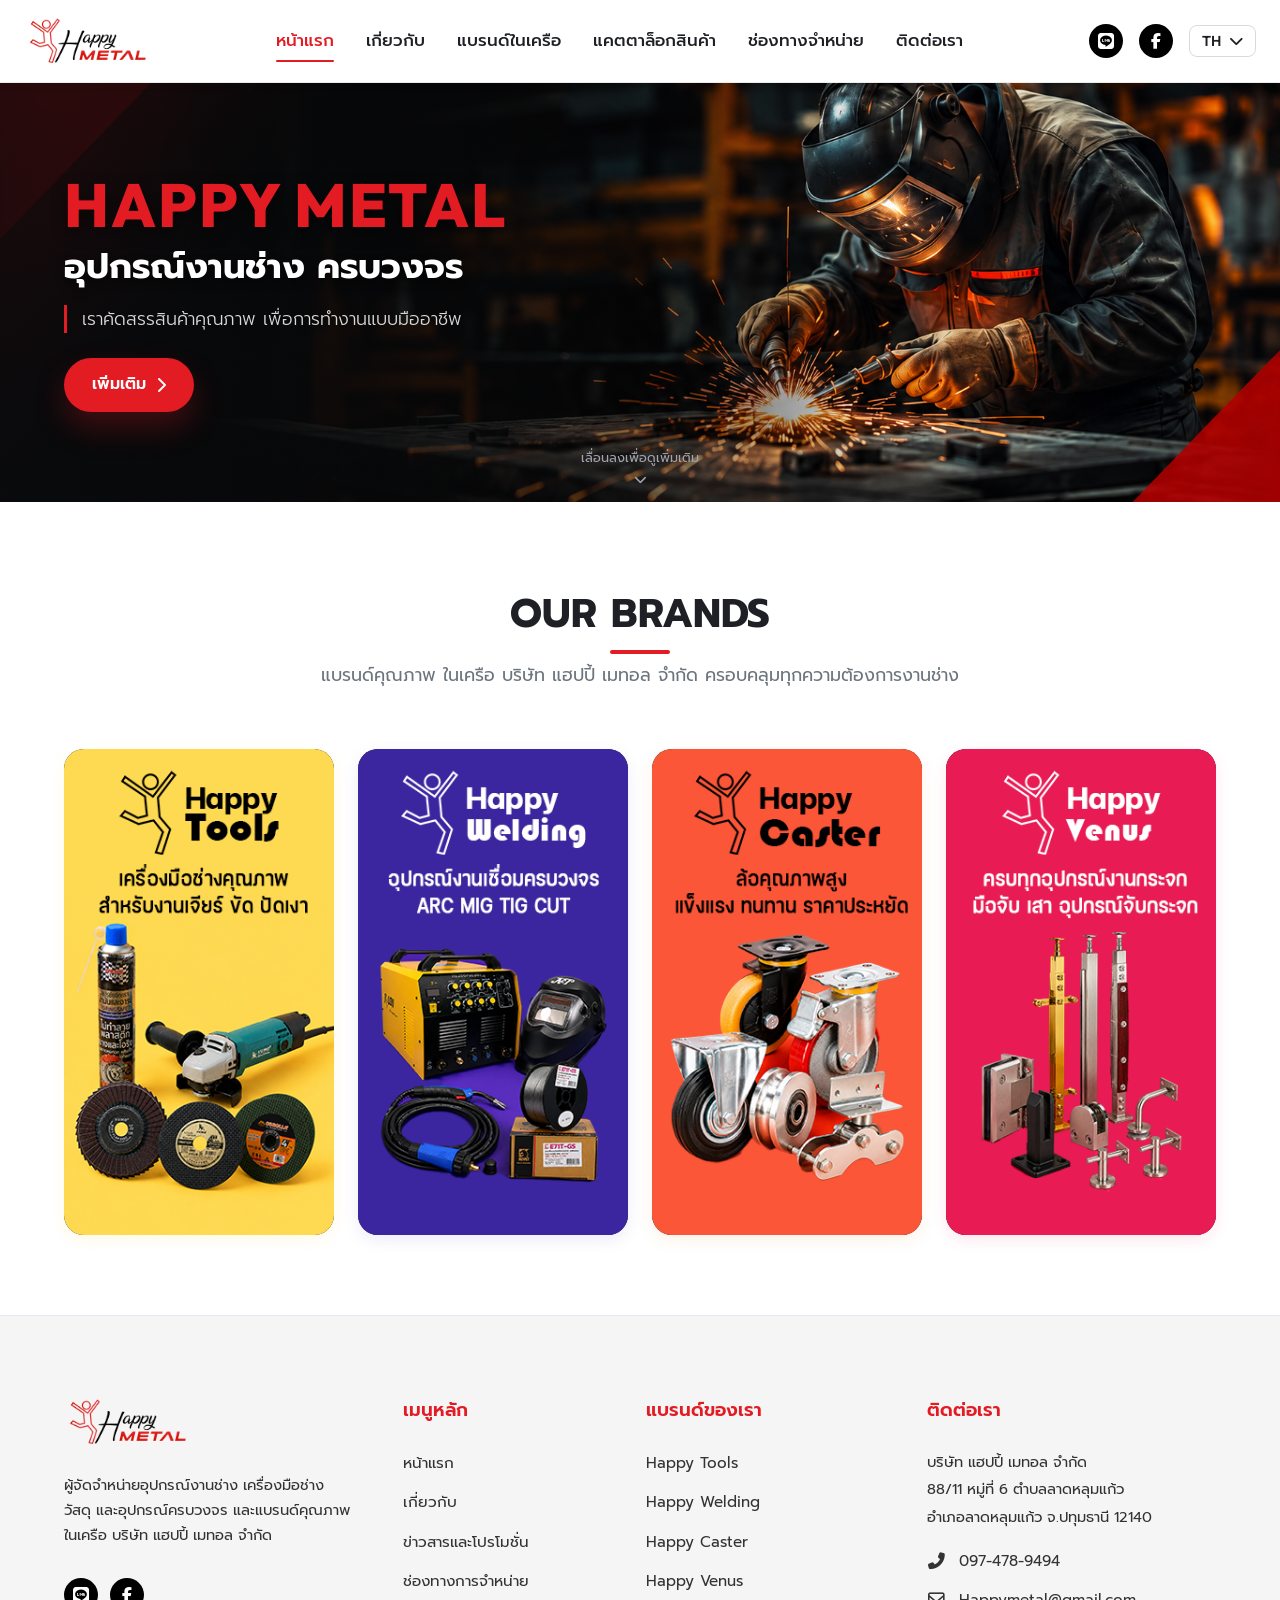
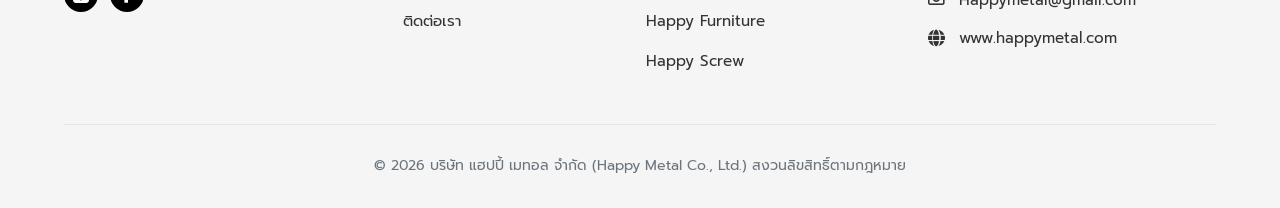
==== index.html @ 50dba53c "Initial commit" ====
<!DOCTYPE html>
<html lang="th">
<head>
    <meta charset="UTF-8">
    <meta name="viewport" content="width=device-width, initial-scale=1.0">
    <title>Happy Metal | อุปกรณ์งานช่าง ครบวงจร คุณภาพระดับมืออาชีพ</title>
    <!-- Meta Tags for SEO -->
    <meta name="description" content="บริษัท แฮปปี้ เมทอล จำกัด ผู้นำเข้าและจัดจำหน่ายอุปกรณ์งานช่าง ครบวงจร ไม่ว่าจะเป็น เครื่องมือช่าง (Happy Tools) อุปกรณ์งานเชื่อม (Happy Welding) ลูกล้ออุตสาหกรรม (Happy Caster) และอุปกรณ์งานกระจก (Happy Venus) คัดสรรคุณภาพเพื่อความเป็นมืออาชีพ">
    <meta name="keywords" content="Happy Metal, แฮปปี้ เมทอล, เครื่องมือช่าง, Happy Tools, Happy Welding, Happy Caster, Happy Venus, อุปกรณ์เชื่อม, ลูกล้อ, อุปกรณ์กระจก">
    <meta name="author" content="Happy Metal Co., Ltd.">
    <link rel="icon" href="logo/Happt Metal.png" type="image/png">
    
    <!-- Google Fonts: Prompt for Thai & Outfit for English -->
    <link rel="preconnect" href="https://fonts.googleapis.com">
    <link rel="preconnect" href="https://fonts.gstatic.com" crossorigin>
    <link href="https://fonts.googleapis.com/css2?family=Outfit:wght@300;400;600;700;800&family=Prompt:wght@300;400;500;600;700&display=swap" rel="stylesheet">
    
    <!-- FontAwesome for Premium Icons -->
    <link rel="stylesheet" href="https://cdnjs.cloudflare.com/ajax/libs/font-awesome/6.4.0/css/all.min.css">
    
    <!-- Custom Style Sheet -->
    <link rel="stylesheet" href="styles.css">
</head>
<body>

    <!-- Header & Navigation -->
    <header class="navbar" id="navbar">
        <div class="nav-container">
            <a href="index.html" class="logo-area" id="nav-logo">
                <img src="logo/Happt Metal.png" alt="Happy Metal Logo" class="logo-img">
            </a>
            
            <nav class="nav-menu" id="nav-menu">
                <a href="index.html" class="nav-link active">หน้าแรก</a>
                <a href="about.html" class="nav-link">เกี่ยวกับ</a>
                <a href="brands.html" class="nav-link">แบรนด์ในเครือ</a>
                <a href="catalog.html" class="nav-link">แคตตาล็อกสินค้า</a>
                <a href="channels.html" class="nav-link">ช่องทางจำหน่าย</a>
                <a href="contact.html" class="nav-link">ติดต่อเรา</a>
            </nav>
            
            <div class="nav-actions">
                <a href="https://line.me" target="_blank" class="social-icon line-btn" title="Line Official Account"><i class="fab fa-line"></i></a>
                <a href="https://facebook.com" target="_blank" class="social-icon fb-btn" title="Facebook Page"><i class="fab fa-facebook-f"></i></a>
                <div class="lang-switcher" id="lang-switcher">
                    <button class="lang-btn" id="lang-btn">
                        <span>TH</span> <i class="fas fa-chevron-down"></i>
                    </button>
                    <div class="lang-dropdown">
                        <a href="#" class="lang-item active">TH</a>
                        <a href="#" class="lang-item">EN</a>
                    </div>
                </div>
                <!-- Hamburger Menu for Mobile -->
                <button class="hamburger-menu" id="hamburger-menu" aria-label="Toggle Menu">
                    <span></span>
                    <span></span>
                    <span></span>
                </button>
            </div>
        </div>
    </header>

    <!-- Hero Banner Section -->
    <section class="hero-section" id="home">
        <div class="hero-bg" style="background-image: url('brands/BGM.png');"></div>
        <div class="hero-overlay-slanted"></div>
        <div class="container hero-container">
            <div class="hero-content">
                <h1 class="hero-title">HAPPY METAL</h1>
                <h2 class="hero-subtitle">อุปกรณ์งานช่าง ครบวงจร</h2>
                <p class="hero-desc">เราคัดสรรสินค้าคุณภาพ เพื่อการทำงานแบบมืออาชีพ</p>
                <a href="about.html" class="btn btn-primary btn-pill">
                    <span>เพิ่มเติม</span> <i class="fas fa-chevron-right"></i>
                </a>
            </div>
        </div>
        <div class="hero-scroll-indicator">
            <span>เลื่อนลงเพื่อดูเพิ่มเติม</span>
            <i class="fas fa-chevron-down animate-bounce"></i>
        </div>
    </section>

    <!-- Our Brands Section -->
    <section class="brands-section" id="brands" style="padding-top: 80px; padding-bottom: 80px;">
        <div class="container">
            <div class="section-header text-center">
                <h2 class="section-title">OUR BRANDS</h2>
                <p class="section-subtitle">แบรนด์คุณภาพ ในเครือ บริษัท แฮปปี้ เมทอล จำกัด ครอบคลุมทุกความต้องการงานช่าง</p>
            </div>
            
            <div class="brands-grid">
                <!-- Brand Card 1: Happy Tools (Yellow Card) -->
                <div class="brand-card yellow-glow" data-brand="happy-tools">
                    <img src="brands/Artboard 1.png" alt="Happy Tools Brand Card" class="brand-card-img">
                    <div class="brand-card-overlay">
                        <button class="brand-card-btn" data-brand="happy-tools">
                            <span>ข้อมูลเพิ่มเติม</span> <i class="fas fa-chevron-right"></i>
                        </button>
                    </div>
                </div>
                
                <!-- Brand Card 2: Happy Welding (Purple Card) -->
                <div class="brand-card purple-glow" data-brand="happy-welding">
                    <img src="brands/Artboard 2.png" alt="Happy Welding Brand Card" class="brand-card-img">
                    <div class="brand-card-overlay">
                        <button class="brand-card-btn" data-brand="happy-welding">
                            <span>ข้อมูลเพิ่มเติม</span> <i class="fas fa-chevron-right"></i>
                        </button>
                    </div>
                </div>
                
                <!-- Brand Card 3: Happy Caster (Orange Card) -->
                <div class="brand-card orange-glow" data-brand="happy-caster">
                    <img src="brands/Artboard 3.png" alt="Happy Caster Brand Card" class="brand-card-img">
                    <div class="brand-card-overlay">
                        <button class="brand-card-btn" data-brand="happy-caster">
                            <span>ข้อมูลเพิ่มเติม</span> <i class="fas fa-chevron-right"></i>
                        </button>
                    </div>
                </div>
                
                <!-- Brand Card 4: Happy Venus (Pink Card) -->
                <div class="brand-card pink-glow" data-brand="happy-venus">
                    <img src="brands/Artboard 4.png" alt="Happy Venus Brand Card" class="brand-card-img">
                    <div class="brand-card-overlay">
                        <button class="brand-card-btn" data-brand="happy-venus">
                            <span>ข้อมูลเพิ่มเติม</span> <i class="fas fa-chevron-right"></i>
                        </button>
                    </div>
                </div>
            </div>
        </div>
    </section>

    <!-- Footer -->
    <footer class="footer">
        <div class="container">
            <div class="footer-grid">
                <!-- Column 1: Logo & Description -->
                <div class="footer-col brand-col">
                    <img src="logo/Happt Metal.png" alt="Happy Metal Logo" class="footer-logo">
                    <p class="footer-desc">ผู้จัดจำหน่ายอุปกรณ์งานช่าง เครื่องมือช่าง วัสดุ และอุปกรณ์ครบวงจร และแบรนด์คุณภาพ ในเครือ บริษัท แฮปปี้ เมทอล จำกัด</p>
                    <div class="footer-socials">
                        <a href="https://line.me" target="_blank" class="social-icon"><i class="fab fa-line"></i></a>
                        <a href="https://facebook.com" target="_blank" class="social-icon"><i class="fab fa-facebook-f"></i></a>
                    </div>
                </div>
                
                <!-- Column 2: Main Menu -->
                <div class="footer-col links-col">
                    <h3>เมนูหลัก</h3>
                    <ul>
                        <li><a href="index.html">หน้าแรก</a></li>
                        <li><a href="about.html">เกี่ยวกับ</a></li>
                        <li><a href="catalog.html" class="brand-filter-link" data-brand="others">ข่าวสารและโปรโมชั่น</a></li>
                        <li><a href="channels.html">ช่องทางการจำหน่าย</a></li>
                        <li><a href="contact.html">ติดต่อเรา</a></li>
                    </ul>
                </div>

                <!-- Column 3: Our Brands -->
                <div class="footer-col links-col">
                    <h3>แบรนด์ของเรา</h3>
                    <ul>
                        <li><a href="catalog.html" class="brand-filter-link" data-brand="happy-tools">Happy Tools</a></li>
                        <li><a href="catalog.html" class="brand-filter-link" data-brand="happy-welding">Happy Welding</a></li>
                        <li><a href="catalog.html" class="brand-filter-link" data-brand="happy-caster">Happy Caster</a></li>
                        <li><a href="catalog.html" class="brand-filter-link" data-brand="happy-venus">Happy Venus</a></li>
                        <li><a href="catalog.html" class="brand-filter-link" data-brand="others">Happy Furniture</a></li>
                        <li><a href="catalog.html" class="brand-filter-link" data-brand="others">Happy Screw</a></li>
                    </ul>
                </div>
                
                <!-- Column 4: Contact Us -->
                <div class="footer-col contact-col">
                    <h3>ติดต่อเรา</h3>
                    <div class="footer-address">
                        <p>บริษัท แฮปปี้ เมทอล จำกัด</p>
                        <p>88/11 หมู่ที่ 6 ตำบลลาดหลุมแก้ว</p>
                        <p>อำเภอลาดหลุมแก้ว จ.ปทุมธานี 12140</p>
                    </div>
                    <ul class="footer-contact-details">
                        <li>
                            <i class="fas fa-phone-alt"></i>
                            <span>097-478-9494</span>
                        </li>
                        <li>
                            <i class="far fa-envelope"></i>
                            <span>Happymetal@gmail.com</span>
                        </li>
                        <li>
                            <i class="fas fa-globe"></i>
                            <span>www.happymetal.com</span>
                        </li>
                    </ul>
                </div>
            </div>
            
            <div class="footer-bottom">
                <p>&copy; 2026 บริษัท แฮปปี้ เมทอล จำกัด (Happy Metal Co., Ltd.) สงวนลิขสิทธิ์ตามกฎหมาย</p>
            </div>
        </div>
    </footer>

    <!-- Custom Script File -->
    <script src="app.js"></script>
</body>
</html>
---- styles.css ----
/* ==========================================================================
   Happy Metal Corporate Website Stylesheet
   ========================================================================== */

/* 1. Global Reset & Variables */
:root {
    /* Color Palette */
    --color-bg-dark: #0b0c0e;
    --color-bg-card: #17181c;
    --color-primary: #e31b23;      /* Brand Red */
    --color-primary-hover: #c61118;
    
    /* Brand Accents */
    --color-brand-tools: #f1c40f;    /* Yellow */
    --color-brand-welding: #5b3cc4;  /* Purple */
    --color-brand-caster: #e67e22;   /* Orange */
    --color-brand-venus: #e91e63;    /* Pink */
    
    /* Neutral Colors */
    --color-text-light: #ffffff;
    --color-text-gray: #a0a5b0;
    --color-text-dark: #1e2025;
    --color-text-muted: #6c757d;
    --color-light-gray: #f8f9fa;
    --color-border: #e2e8f0;
    
    /* Fonts */
    --font-primary: 'Prompt', sans-serif;
    --font-secondary: 'Outfit', sans-serif;
    
    /* Transitions & Shadows */
    --transition-smooth: all 0.35s cubic-bezier(0.4, 0, 0.2, 1);
    --shadow-sm: 0 2px 4px rgba(0,0,0,0.05);
    --shadow-md: 0 10px 20px rgba(0,0,0,0.08);
    --shadow-lg: 0 20px 40px rgba(0,0,0,0.15);
    --shadow-brand: 0 15px 30px rgba(227, 27, 35, 0.25);
    
    --border-radius-lg: 20px;
    --border-radius-md: 12px;
    --border-radius-sm: 8px;
}

* {
    margin: 0;
    padding: 0;
    box-sizing: border-box;
    scroll-behavior: smooth;
}

body {
    font-family: var(--font-primary);
    background-color: #ffffff;
    color: var(--color-text-dark);
    line-height: 1.6;
    overflow-x: hidden;
    padding-top: 82px; /* Match navbar height to prevent overlap */
}

a {
    text-decoration: none;
    color: inherit;
    transition: var(--transition-smooth);
}

img {
    max-width: 100%;
    height: auto;
    display: block;
}

ul {
    list-style: none;
}

/* Common Layout Utilities */
.container {
    width: 100%;
    max-width: 1200px;
    margin: 0 auto;
    padding: 0 24px;
}

.text-center {
    text-align: center;
}

/* Section Common Styling */
section {
    padding: 100px 0;
    position: relative;
}

.section-header {
    margin-bottom: 60px;
}

.section-title {
    font-size: 2.5rem;
    font-weight: 700;
    color: var(--color-text-dark);
    margin-bottom: 15px;
    position: relative;
    display: inline-block;
}

.section-title::after {
    content: '';
    position: absolute;
    bottom: -8px;
    left: 50%;
    transform: translateX(-50%);
    width: 60px;
    height: 4px;
    background-color: var(--color-primary);
    border-radius: 2px;
}

.section-subtitle {
    font-size: 1.1rem;
    color: var(--color-text-muted);
    max-width: 700px;
    margin: 0 auto;
}

/* Premium Buttons */
.btn {
    display: inline-flex;
    align-items: center;
    justify-content: center;
    gap: 10px;
    padding: 14px 28px;
    font-size: 1rem;
    font-weight: 600;
    border-radius: var(--border-radius-sm);
    cursor: pointer;
    transition: var(--transition-smooth);
    border: none;
    outline: none;
}

.btn-pill {
    border-radius: 50px;
}

.btn-primary {
    background-color: var(--color-primary);
    color: var(--color-text-light);
    box-shadow: var(--shadow-brand);
}

.btn-primary:hover {
    background-color: var(--color-primary-hover);
    transform: translateY(-2px);
    box-shadow: 0 20px 35px rgba(227, 27, 35, 0.4);
}

.btn-secondary {
    background-color: transparent;
    color: var(--color-text-light);
    border: 2px solid var(--color-text-light);
}

.btn-secondary:hover {
    background-color: var(--color-text-light);
    color: var(--color-bg-dark);
    transform: translateY(-2px);
}

.btn-block {
    display: flex;
    width: 100%;
}

.btn-line {
    background-color: #06c755;
    color: white;
}
.btn-line:hover {
    background-color: #05b04b;
    box-shadow: 0 10px 20px rgba(6, 199, 85, 0.3);
    transform: translateY(-2px);
}

.btn-fb {
    background-color: #1877f2;
    color: white;
}
.btn-fb:hover {
    background-color: #166fe5;
    box-shadow: 0 10px 20px rgba(24, 119, 242, 0.3);
    transform: translateY(-2px);
}

/* ==========================================================================
   2. Header & Navbar Navigation
   ========================================================================== */
.navbar {
    position: fixed;
    top: 0;
    left: 0;
    width: 100%;
    z-index: 1000;
    background-color: #ffffff;
    border-bottom: 1px solid rgba(0, 0, 0, 0.08);
    transition: var(--transition-smooth);
    box-shadow: 0 2px 10px rgba(0, 0, 0, 0.04);
}

.navbar.scrolled {
    background-color: #ffffff;
    box-shadow: 0 4px 20px rgba(0, 0, 0, 0.08);
    padding: 5px 0;
}

.nav-container {
    max-width: 1300px;
    margin: 0 auto;
    padding: 15px 24px;
    display: flex;
    align-items: center;
    justify-content: space-between;
}

.logo-area {
    display: flex;
    align-items: center;
}

.logo-img {
    height: 52px;
    width: auto;
    object-fit: contain;
    transition: var(--transition-smooth);
}

.navbar.scrolled .logo-img {
    height: 44px;
}

.nav-menu {
    display: flex;
    align-items: center;
    gap: 32px;
}

.nav-link {
    font-size: 1.05rem;
    font-weight: 500;
    color: var(--color-text-dark);
    position: relative;
    padding: 8px 0;
}

.nav-link::after {
    content: '';
    position: absolute;
    bottom: 0;
    left: 0;
    width: 0;
    height: 2px;
    background-color: var(--color-primary);
    transition: var(--transition-smooth);
    border-radius: 1px;
}

.nav-link:hover, .nav-link.active {
    color: var(--color-primary);
}

.nav-link:hover::after, .nav-link.active::after {
    width: 100%;
}

.nav-actions {
    display: flex;
    align-items: center;
    gap: 16px;
}

.social-icon {
    width: 34px;
    height: 34px;
    border-radius: 50%;
    display: flex;
    align-items: center;
    justify-content: center;
    background-color: #000000;
    color: #ffffff;
    font-size: 1rem;
    border: none;
    transition: var(--transition-smooth);
}

.social-icon:hover {
    background-color: var(--color-primary);
    color: #ffffff;
    transform: translateY(-2px);
    box-shadow: 0 4px 10px rgba(0, 0, 0, 0.15);
}

.lang-switcher {
    position: relative;
}

.lang-btn {
    background: transparent;
    border: 1px solid rgba(0, 0, 0, 0.15);
    border-radius: var(--border-radius-sm);
    color: var(--color-text-dark);
    padding: 6px 12px;
    font-size: 0.9rem;
    font-weight: 600;
    cursor: pointer;
    display: flex;
    align-items: center;
    gap: 8px;
    transition: var(--transition-smooth);
    font-family: var(--font-secondary);
}

.lang-btn:hover {
    border-color: var(--color-primary);
    color: var(--color-primary);
}

.lang-dropdown {
    position: absolute;
    top: calc(100% + 8px);
    right: 0;
    background-color: #ffffff;
    border: 1px solid var(--color-border);
    border-radius: var(--border-radius-sm);
    box-shadow: var(--shadow-lg);
    display: flex;
    flex-direction: column;
    width: 70px;
    overflow: hidden;
    opacity: 0;
    transform: translateY(-10px);
    pointer-events: none;
    transition: var(--transition-smooth);
}

.lang-switcher:hover .lang-dropdown {
    opacity: 1;
    transform: translateY(0);
    pointer-events: auto;
}

.lang-item {
    padding: 8px 16px;
    font-size: 0.9rem;
    font-weight: 600;
    text-align: center;
    color: var(--color-text-dark);
    font-family: var(--font-secondary);
}

.lang-item:hover, .lang-item.active {
    background-color: var(--color-primary);
    color: #ffffff;
}

/* Mobile Hamburger Menu */
.hamburger-menu {
    display: none;
    flex-direction: column;
    justify-content: space-between;
    width: 24px;
    height: 18px;
    background: transparent;
    border: none;
    cursor: pointer;
    z-index: 1001;
}

.hamburger-menu span {
    display: block;
    width: 100%;
    height: 2px;
    background-color: var(--color-text-dark);
    transition: var(--transition-smooth);
    border-radius: 1px;
}

/* Hamburger active transformation */
.hamburger-menu.active span:nth-child(1) {
    transform: translateY(8px) rotate(45deg);
}

.hamburger-menu.active span:nth-child(2) {
    opacity: 0;
}

.hamburger-menu.active span:nth-child(3) {
    transform: translateY(-8px) rotate(-45deg);
}

/* ==========================================================================
   3. Hero Banner Section
   ========================================================================== */
.hero-section {
    height: 420px;
    width: 100%;
    max-width: 100%;
    display: flex;
    align-items: center;
    overflow: hidden;
    position: relative;
    padding: 0;
}

.hero-bg {
    position: absolute;
    top: 0;
    left: 0;
    width: 100%;
    height: 100%;
    background-size: cover;
    background-position: center right;
    transition: transform 10s ease;
}

.hero-section:hover .hero-bg {
    transform: scale(1.05);
}

/* The dark overlay that ensures text readability on the left */
.hero-overlay-slanted {
    position: absolute;
    top: 0;
    left: 0;
    width: 100%;
    height: 100%;
    background: linear-gradient(to right, 
        rgba(11, 12, 14, 0.85) 0%, 
        rgba(11, 12, 14, 0.5) 40%, 
        transparent 70%
    );
    z-index: 1;
}

.hero-overlay-slanted::after {
    display: none;
}

.hero-container {
    position: relative;
    z-index: 5;
    height: 100%;
    display: flex;
    align-items: center;
}

.hero-content {
    max-width: 600px;
    opacity: 0;
    transform: translateY(20px);
    animation: fadeInUp 1s forwards 0.2s;
}

.hero-title {
    font-family: var(--font-secondary);
    font-size: 3.8rem;
    font-weight: 800;
    letter-spacing: 2px;
    color: var(--color-primary);
    margin-bottom: 0px;
    line-height: 1.1;
    text-shadow: 0 5px 15px rgba(0,0,0,0.5);
}

.hero-subtitle {
    font-size: 2.2rem;
    font-weight: 700;
    color: var(--color-text-light);
    margin-bottom: 10px;
    text-shadow: 0 4px 8px rgba(0,0,0,0.5);
}

.hero-desc {
    font-size: 1.1rem;
    color: rgba(255, 255, 255, 0.85);
    margin-bottom: 25px;
    font-weight: 300;
    border-left: 3px solid var(--color-primary);
    padding-left: 15px;
}

.hero-scroll-indicator {
    position: absolute;
    bottom: 15px;
    left: 50%;
    transform: translateX(-50%);
    z-index: 5;
    display: flex;
    flex-direction: column;
    align-items: center;
    gap: 6px;
    color: var(--color-text-gray);
    font-size: 0.8rem;
    pointer-events: none;
}

.animate-bounce {
    animation: bounce 2s infinite;
}

/* ==========================================================================
   4. Our Brands Section
   ========================================================================== */
.brands-section {
    background-color: #ffffff;
}

.brands-grid {
    display: grid;
    grid-template-columns: repeat(4, 1fr);
    gap: 24px;
    margin-top: 40px;
}

/* Interactive Brand Cards */
.brand-card {
    position: relative;
    border-radius: var(--border-radius-lg);
    overflow: hidden;
    cursor: pointer;
    transition: transform 0.4s cubic-bezier(0.175, 0.885, 0.32, 1.275), box-shadow 0.4s cubic-bezier(0.165, 0.84, 0.44, 1);
    background-color: var(--color-bg-card);
    aspect-ratio: 1 / 1.8;
}

.brand-card-img {
    width: 100%;
    height: 100%;
    object-fit: cover;
    transition: var(--transition-smooth);
}

.brand-card-overlay {
    position: absolute;
    top: 0;
    left: 0;
    width: 100%;
    height: 100%;
    background: linear-gradient(to top, rgba(0,0,0,0.7) 0%, rgba(0,0,0,0.2) 50%, transparent 100%);
    opacity: 0;
    display: flex;
    align-items: flex-end;
    justify-content: center;
    padding-bottom: 35px;
    transition: var(--transition-smooth);
}

.brand-card-btn {
    display: inline-flex;
    align-items: center;
    gap: 10px;
    background-color: var(--color-text-light);
    color: var(--color-bg-dark);
    font-family: var(--font-primary);
    font-weight: 600;
    padding: 10px 20px 10px 24px;
    border-radius: 50px;
    border: none;
    cursor: pointer;
    font-size: 0.95rem;
    transform: translateY(15px);
    transition: var(--transition-smooth);
    box-shadow: var(--shadow-md);
}

.brand-card-btn i {
    display: inline-flex;
    align-items: center;
    justify-content: center;
    width: 22px;
    height: 22px;
    border: 1.5px solid var(--color-bg-dark);
    border-radius: 50%;
    font-size: 0.68rem;
    padding-left: 1px; /* Visual center adjustment for chevron */
}

.brand-card:hover {
    transform: translateY(-15px) scale(1.03);
}

.brand-card:hover .brand-card-overlay {
    opacity: 1;
}

.brand-card:hover .brand-card-btn {
    transform: translateY(0);
}

/* Glow Styles */
.yellow-glow {
    box-shadow: 0 5px 15px rgba(241, 196, 15, 0.1);
}
.yellow-glow:hover {
    box-shadow: 0 15px 35px rgba(241, 196, 15, 0.35);
}

.purple-glow {
    box-shadow: 0 5px 15px rgba(91, 60, 196, 0.1);
}
.purple-glow:hover {
    box-shadow: 0 15px 35px rgba(91, 60, 196, 0.35);
}

.orange-glow {
    box-shadow: 0 5px 15px rgba(230, 126, 34, 0.1);
}
.orange-glow:hover {
    box-shadow: 0 15px 35px rgba(230, 126, 34, 0.35);
}

.pink-glow {
    box-shadow: 0 5px 15px rgba(233, 30, 99, 0.1);
}
.pink-glow:hover {
    box-shadow: 0 15px 35px rgba(233, 30, 99, 0.35);
}

/* ==========================================================================
   5. Product Catalog (Showcase) Section
   ========================================================================== */
.catalog-section {
    background-color: var(--color-light-gray);
    color: var(--color-text-dark);
}

.catalog-section .section-title {
    color: var(--color-text-dark);
}

.catalog-section .section-subtitle {
    color: var(--color-text-muted);
}

.catalog-filters {
    display: flex;
    justify-content: center;
    flex-wrap: wrap;
    gap: 12px;
    margin-bottom: 45px;
}

.filter-btn {
    font-family: var(--font-primary);
    background-color: white;
    color: var(--color-text-dark);
    padding: 10px 24px;
    border-radius: 50px;
    font-size: 0.95rem;
    font-weight: 500;
    border: 1px solid var(--color-border);
    cursor: pointer;
    transition: var(--transition-smooth);
    box-shadow: var(--shadow-sm);
}

.filter-btn:hover {
    transform: translateY(-2px);
    box-shadow: var(--shadow-md);
}

/* Dynamic filter active colors corresponding to their brand themes */
.filter-btn.active {
    color: white;
}

.filter-btn[data-filter="all"].active { background-color: var(--color-primary); border-color: var(--color-primary); }
.filter-btn[data-filter="happy-tools"].active { background-color: var(--color-brand-tools); border-color: var(--color-brand-tools); color: #000; }
.filter-btn[data-filter="happy-welding"].active { background-color: var(--color-brand-welding); border-color: var(--color-brand-welding); }
.filter-btn[data-filter="happy-caster"].active { background-color: var(--color-brand-caster); border-color: var(--color-brand-caster); }
.filter-btn[data-filter="happy-venus"].active { background-color: var(--color-brand-venus); border-color: var(--color-brand-venus); }
.filter-btn[data-filter="others"].active { background-color: #64748b; border-color: #64748b; }

.products-grid {
    display: grid;
    grid-template-columns: repeat(4, 1fr);
    gap: 30px;
}

/* Product Cards */
.product-item {
    transition: var(--transition-smooth);
}

.product-card {
    background-color: white;
    border-radius: var(--border-radius-md);
    overflow: hidden;
    box-shadow: var(--shadow-sm);
    border: 1px solid var(--color-border);
    height: 100%;
    display: flex;
    flex-direction: column;
    transition: transform 0.4s cubic-bezier(0.175, 0.885, 0.32, 1.275), box-shadow 0.4s cubic-bezier(0.165, 0.84, 0.44, 1);
}

.product-img-wrapper {
    position: relative;
    aspect-ratio: 1/1;
    overflow: hidden;
    background-color: #f1f2f5;
    display: flex;
    align-items: center;
    justify-content: center;
}

.product-img {
    width: 100%;
    height: 100%;
    object-fit: cover;
    transition: var(--transition-smooth);
}

.product-card:hover {
    transform: translateY(-10px);
    box-shadow: var(--shadow-lg);
}

.product-badge {
    position: absolute;
    top: 12px;
    right: 12px;
    font-size: 0.75rem;
    font-weight: 600;
    padding: 4px 10px;
    border-radius: 50px;
    color: white;
    box-shadow: var(--shadow-sm);
}

/* Badge color configurations */
.tools-badge { background-color: var(--color-brand-tools); color: #000; }
.welding-badge { background-color: var(--color-brand-welding); }
.caster-badge { background-color: var(--color-brand-caster); }
.venus-badge { background-color: var(--color-brand-venus); }
.others-badge { background-color: #64748b; }

.product-info {
    padding: 20px;
    display: flex;
    flex-direction: column;
    flex-grow: 1;
}

.product-name {
    font-size: 1.1rem;
    font-weight: 600;
    color: var(--color-text-dark);
    margin-bottom: 8px;
    line-height: 1.4;
    height: 2.8rem;
    display: -webkit-box;
    -webkit-line-clamp: 2;
    -webkit-box-orient: vertical;
    overflow: hidden;
}

.product-desc-short {
    font-size: 0.88rem;
    color: var(--color-text-muted);
    margin-bottom: 20px;
    line-height: 1.5;
    height: 2.6rem;
    display: -webkit-box;
    -webkit-line-clamp: 2;
    -webkit-box-orient: vertical;
    overflow: hidden;
}

.btn-view-detail {
    margin-top: auto;
    background: transparent;
    border: none;
    color: var(--color-primary);
    font-weight: 600;
    font-size: 0.95rem;
    cursor: pointer;
    display: flex;
    align-items: center;
    gap: 8px;
    padding: 0;
    transition: var(--transition-smooth);
    text-align: left;
}

.btn-view-detail i {
    transition: var(--transition-smooth);
}

.product-card:hover {
    transform: translateY(-6px);
    box-shadow: var(--shadow-lg);
    border-color: rgba(227, 27, 35, 0.15);
}

.product-card:hover .btn-view-detail {
    color: var(--color-primary-hover);
}

.product-card:hover .btn-view-detail i {
    transform: translateX(4px);
}

/* ==========================================================================
   6. About Us Section
   ========================================================================== */
.about-section {
    background-color: #ffffff;
    border-top: 1px solid var(--color-border);
    color: var(--color-text-dark);
}

.about-grid {
    display: grid;
    grid-template-columns: 1fr 1.1fr;
    gap: 60px;
    align-items: center;
}

.about-img-area {
    position: relative;
}

.img-frame {
    position: relative;
    border-radius: var(--border-radius-lg);
    overflow: hidden;
    box-shadow: var(--shadow-lg);
}

.about-img-main {
    width: 100%;
    object-fit: cover;
    aspect-ratio: 4/3;
    filter: brightness(0.85);
}

.img-badge {
    position: absolute;
    bottom: 30px;
    right: 30px;
    background-color: var(--color-primary);
    color: white;
    padding: 20px 25px;
    border-radius: var(--border-radius-md);
    box-shadow: var(--shadow-lg);
    display: flex;
    align-items: center;
    gap: 15px;
    z-index: 10;
}

.badge-num {
    font-family: var(--font-secondary);
    font-size: 2.8rem;
    font-weight: 800;
    line-height: 1;
}

.badge-txt {
    font-size: 0.9rem;
    font-weight: 500;
    line-height: 1.3;
}

.about-tag {
    color: var(--color-primary);
    font-size: 0.95rem;
    font-weight: 700;
    text-transform: uppercase;
    letter-spacing: 2px;
    margin-bottom: 12px;
}

.about-title {
    font-size: 2.5rem;
    font-weight: 700;
    margin-bottom: 25px;
    line-height: 1.3;
}

.about-text-lead {
    font-size: 1.15rem;
    color: var(--color-text-dark);
    margin-bottom: 20px;
    font-weight: 500;
}

.about-text {
    color: #64748b;
    margin-bottom: 35px;
    font-weight: 300;
}

.about-features {
    display: flex;
    flex-direction: column;
    gap: 20px;
}

.feature-item {
    display: flex;
    gap: 18px;
    align-items: flex-start;
}

.feature-icon {
    width: 46px;
    height: 46px;
    background-color: rgba(227, 27, 35, 0.1);
    border: 1px solid rgba(227, 27, 35, 0.2);
    border-radius: 50%;
    display: flex;
    align-items: center;
    justify-content: center;
    color: var(--color-primary);
    font-size: 1.2rem;
    flex-shrink: 0;
}

.feature-info h4 {
    font-size: 1.1rem;
    font-weight: 600;
    margin-bottom: 5px;
}

.feature-info p {
    color: #64748b;
    font-size: 0.92rem;
    font-weight: 300;
}

/* ==========================================================================
   7. Distribution Channels Section
   ========================================================================== */
.channels-section {
    background-color: #f8f9fa;
}

.channels-grid {
    display: grid;
    grid-template-columns: repeat(4, 1fr);
    gap: 24px;
    margin-top: 50px;
}

.channel-card {
    background-color: #ffffff;
    border: 1px solid var(--color-border);
    border-radius: var(--border-radius-md);
    padding: 35px 25px;
    display: flex;
    flex-direction: column;
    align-items: center;
    transition: var(--transition-smooth);
}

.channel-icon {
    font-size: 2.5rem;
    margin-bottom: 20px;
    transition: var(--transition-smooth);
}

.channel-card h3 {
    font-size: 1.25rem;
    font-weight: 600;
    color: var(--color-text-dark);
    margin-bottom: 12px;
}

.channel-card p {
    font-size: 0.88rem;
    color: var(--color-text-muted);
    margin-bottom: 25px;
    font-weight: 300;
    flex-grow: 1;
}

.channel-link {
    font-size: 0.9rem;
    font-weight: 600;
    display: inline-flex;
    align-items: center;
    gap: 8px;
}

.channel-link i {
    transition: var(--transition-smooth);
}

.channel-card:hover {
    transform: translateY(-8px);
    background-color: #ffffff;
}

.channel-card:hover .channel-link i {
    transform: translateX(5px);
}

/* Colored specific themes for channels */
.card-line .channel-icon, .card-line .channel-link { color: #06c755; }
.card-line:hover { border-color: rgba(6, 199, 85, 0.3); box-shadow: 0 15px 30px rgba(6, 199, 85, 0.15); }

.card-facebook .channel-icon, .card-facebook .channel-link { color: #1877f2; }
.card-facebook:hover { border-color: rgba(24, 119, 242, 0.3); box-shadow: 0 15px 30px rgba(24, 119, 242, 0.15); }

.card-shopee .channel-icon, .card-shopee .channel-link { color: #ee4d2d; }
.card-shopee:hover { border-color: rgba(238, 77, 45, 0.3); box-shadow: 0 15px 30px rgba(238, 77, 45, 0.15); }

.card-lazada .channel-icon, .card-lazada .channel-link { color: #101566; }
/* Lazada colors can also be a blue-purple gradient */
.card-lazada:hover { border-color: rgba(16, 21, 102, 0.4); box-shadow: 0 15px 30px rgba(16, 21, 102, 0.15); }

/* ==========================================================================
   8. Contact & Map Section
   ========================================================================== */
.contact-section {
    background-color: #ffffff;
}

.contact-grid {
    display: grid;
    grid-template-columns: 1fr 1.2fr;
    gap: 50px;
    margin-bottom: 60px;
}

.contact-info-area {
    display: flex;
    flex-direction: column;
    gap: 30px;
}

.info-box {
    display: flex;
    gap: 20px;
    align-items: flex-start;
}

.info-icon {
    width: 48px;
    height: 48px;
    background-color: #f8f9fa;
    border: 1px solid var(--color-border);
    border-radius: var(--border-radius-sm);
    display: flex;
    align-items: center;
    justify-content: center;
    color: var(--color-primary);
    font-size: 1.25rem;
    flex-shrink: 0;
}

.info-details h3 {
    font-size: 1.15rem;
    font-weight: 600;
    color: var(--color-text-dark);
    margin-bottom: 6px;
}

.info-details p {
    color: var(--color-text-muted);
    font-size: 0.95rem;
    font-weight: 300;
}

/* Premium Form Styling */
.contact-form-area {
    background-color: #f8f9fa;
    border: 1px solid var(--color-border);
    padding: 40px;
    border-radius: var(--border-radius-lg);
    box-shadow: var(--shadow-md);
}

.contact-form {
    display: flex;
    flex-direction: column;
    gap: 20px;
}

.form-group-row {
    display: grid;
    grid-template-columns: 1fr 1fr;
    gap: 20px;
}

.form-group {
    display: flex;
    flex-direction: column;
    gap: 8px;
}

.form-group label {
    font-size: 0.9rem;
    font-weight: 500;
    color: var(--color-text-dark);
}

.form-group label .required {
    color: var(--color-primary);
}

.form-group input,
.form-group select,
.form-group textarea {
    font-family: var(--font-primary);
    background-color: #ffffff;
    border: 1px solid var(--color-border);
    color: var(--color-text-dark);
    padding: 12px 16px;
    border-radius: var(--border-radius-sm);
    font-size: 0.95rem;
    transition: var(--transition-smooth);
    outline: none;
}

.form-group select {
    appearance: none;
    background-image: url("data:image/svg+xml;utf8,<svg xmlns='http://www.w3.org/2000/svg' width='10' height='6' fill='none'><path stroke='%23333333' stroke-linecap='round' stroke-linejoin='round' stroke-width='1.5' d='M1 1l4 4 4-4'/></svg>");
    background-repeat: no-repeat;
    background-position: right 16px center;
    padding-right: 40px;
}

.form-group select option {
    background-color: #ffffff;
    color: var(--color-text-dark);
}
.form-group input:focus,
.form-group select:focus,
.form-group textarea:focus {
    border-color: var(--color-primary);
    background-color: #ffffff;
    box-shadow: 0 0 10px rgba(227, 27, 35, 0.1);
}
/* Map Container Layout */
.map-container {
    border-radius: var(--border-radius-lg);
    overflow: hidden;
    height: 350px;
    border: 1px solid rgba(255, 255, 255, 0.05);
    box-shadow: var(--shadow-lg);
}

.map-placeholder {
    height: 100%;
    width: 100%;
    background: linear-gradient(135deg, rgba(227, 27, 35, 0.05) 0%, rgba(11, 12, 14, 0.6) 100%), url('brands/BGM.png') no-repeat center center / cover;
    display: flex;
    flex-direction: column;
    align-items: center;
    justify-content: center;
    gap: 15px;
    padding: 30px;
    text-align: center;
}

.map-placeholder i {
    font-size: 3.5rem;
    color: var(--color-primary);
    text-shadow: 0 0 20px rgba(227, 27, 35, 0.4);
}

.map-placeholder h3 {
    font-size: 1.4rem;
    font-weight: 600;
}

.map-placeholder p {
    color: var(--color-text-gray);
    max-width: 500px;
    font-size: 0.92rem;
    margin-bottom: 10px;
}

/* ==========================================================================
   8.5 Page Banner for Subpages
   ========================================================================== */
.page-banner {
    position: relative;
    height: 180px;
    background-color: #0b0c0e;
    background-image: url('brands/BGM.png');
    background-size: cover;
    background-position: center;
    display: flex;
    align-items: center;
    justify-content: center;
    color: #ffffff;
    text-align: center;
    padding: 0;
}

.page-banner-overlay {
    position: absolute;
    top: 0;
    left: 0;
    width: 100%;
    height: 100%;
    background: linear-gradient(115deg, rgba(11, 12, 14, 0.95) 0%, rgba(11, 12, 14, 0.75) 100%);
    z-index: 1;
}

.page-banner-content {
    position: relative;
    z-index: 2;
}

.page-banner-title {
    font-size: 2.2rem;
    font-weight: 700;
    font-family: var(--font-primary);
    color: #ffffff;
    margin-bottom: 8px;
    letter-spacing: 1px;
}

.page-banner-breadcrumbs {
    font-size: 0.95rem;
    color: var(--color-text-gray);
    font-weight: 400;
}

.page-banner-breadcrumbs a {
    color: var(--color-text-gray);
    transition: var(--transition-smooth);
}

.page-banner-breadcrumbs a:hover {
    color: var(--color-primary);
}

.page-banner-breadcrumbs span {
    margin: 0 8px;
    color: var(--color-text-muted);
}

/* ==========================================================================
   9. Footer Styling
   ========================================================================== */
.footer {
    background-color: #f5f5f5;
    border-top: 1px solid #e2e8f0;
    padding: 80px 0 30px;
    color: #333333;
}

.footer-grid {
    display: grid;
    grid-template-columns: 1.5fr 1fr 1.2fr 1.5fr;
    gap: 50px;
    margin-bottom: 50px;
}

.footer-logo {
    height: 52px;
    width: auto;
    object-fit: contain;
    margin-bottom: 25px;
}

.footer-desc {
    color: #333333;
    font-size: 0.92rem;
    line-height: 1.7;
    margin-bottom: 30px;
    font-weight: 400;
}

.footer-socials {
    display: flex;
    gap: 12px;
}

.footer-socials .social-icon {
    background-color: #000000;
    color: #ffffff;
}

.footer-socials .social-icon:hover {
    background-color: var(--color-primary);
    color: #ffffff;
}

.footer-col h3 {
    font-size: 1.15rem;
    font-weight: 600;
    color: var(--color-primary);
    margin-bottom: 25px;
    position: relative;
}

/* Removed h3::after bottom line */

.footer-col ul {
    display: flex;
    flex-direction: column;
    gap: 14px;
}

.footer-col ul a {
    color: #333333;
    font-size: 0.95rem;
    font-weight: 400;
}

.footer-col ul a:hover {
    color: var(--color-primary);
    padding-left: 5px;
}

/* Contact Column Styles */
.footer-address {
    font-size: 0.92rem;
    line-height: 1.6;
    margin-bottom: 20px;
    color: #333333;
}

.footer-address p {
    margin-bottom: 4px;
}

.footer-contact-details {
    display: flex;
    flex-direction: column;
    gap: 14px;
    list-style: none;
    padding: 0;
}

.footer-contact-details li {
    display: flex;
    align-items: center;
    gap: 12px;
    color: #333333;
    font-size: 0.95rem;
}

.footer-contact-details li i {
    font-size: 1.05rem;
    width: 20px;
    text-align: center;
    color: #333333;
}

.footer-bottom {
    border-top: 1px solid #e2e8f0;
    padding-top: 30px;
    text-align: center;
}

.footer-bottom p {
    color: var(--color-text-muted);
    font-size: 0.88rem;
    font-weight: 400;
}

/* ==========================================================================
   10. Lightbox Modal for Products
   ========================================================================== */
.lightbox {
    position: fixed;
    top: 0;
    left: 0;
    width: 100%;
    height: 100%;
    z-index: 2000;
    display: flex;
    align-items: center;
    justify-content: center;
    padding: 24px;
    opacity: 0;
    pointer-events: none;
    transition: var(--transition-smooth);
}

.lightbox.active {
    opacity: 1;
    pointer-events: auto;
}

.lightbox-overlay {
    position: absolute;
    top: 0;
    left: 0;
    width: 100%;
    height: 100%;
    background-color: rgba(11, 12, 14, 0.85);
    backdrop-filter: blur(8px);
}

.lightbox-card {
    position: relative;
    background-color: white;
    color: var(--color-text-dark);
    width: 100%;
    max-width: 900px;
    border-radius: var(--border-radius-lg);
    overflow: hidden;
    z-index: 10;
    box-shadow: var(--shadow-lg);
    transform: scale(0.9);
    transition: var(--transition-smooth);
}

.lightbox.active .lightbox-card {
    transform: scale(1);
}

.lightbox-close {
    position: absolute;
    top: 20px;
    right: 25px;
    background: transparent;
    border: none;
    font-size: 2.2rem;
    cursor: pointer;
    color: var(--color-text-muted);
    z-index: 20;
    transition: var(--transition-smooth);
}

.lightbox-close:hover {
    color: var(--color-primary);
    transform: rotate(90deg);
}

.lightbox-grid {
    display: grid;
    grid-template-columns: 1fr 1fr;
}

.lightbox-img-area {
    background-color: #f1f2f5;
    aspect-ratio: 1/1;
    display: flex;
    align-items: center;
    justify-content: center;
}

.lightbox-img-area img {
    width: 100%;
    height: 100%;
    object-fit: cover;
}

.lightbox-content-area {
    padding: 45px;
    display: flex;
    flex-direction: column;
    justify-content: center;
}

.lightbox-badge {
    font-size: 0.8rem;
    font-weight: 700;
    text-transform: uppercase;
    letter-spacing: 1px;
    padding: 5px 12px;
    border-radius: 50px;
    color: white;
    display: inline-block;
    align-self: flex-start;
    margin-bottom: 20px;
}

.lightbox-title {
    font-size: 1.8rem;
    font-weight: 700;
    line-height: 1.3;
    margin-bottom: 15px;
}

.lightbox-divider {
    width: 50px;
    height: 4px;
    background-color: var(--color-primary);
    margin-bottom: 25px;
}

.lightbox-desc {
    font-size: 1rem;
    color: var(--color-text-muted);
    line-height: 1.7;
    margin-bottom: 30px;
    font-weight: 300;
}

.lightbox-meta {
    display: flex;
    flex-direction: column;
    gap: 12px;
    margin-bottom: 35px;
}

.meta-item {
    display: flex;
    align-items: center;
    gap: 12px;
    font-size: 0.9rem;
    font-weight: 500;
    color: var(--color-text-dark);
}

.meta-item i {
    color: #2ecc71;
}

.lightbox-actions {
    display: flex;
    gap: 15px;
}

.lightbox-actions .btn {
    flex: 1;
    font-size: 0.92rem;
    padding: 12px 20px;
}

/* ==========================================================================
   11. Animations
   ========================================================================== */
@keyframes fadeInUp {
    to {
        opacity: 1;
        transform: translateY(0);
    }
}

@keyframes bounce {
    0%, 20%, 50%, 80%, 100% {
        transform: translateY(0);
    }
    40% {
        transform: translateY(-8px);
    }
    60% {
        transform: translateY(-4px);
    }
}

/* Scroll Fade In Animation Classes triggered by JS */
.fade-in-up-scroll {
    opacity: 0;
    transform: translateY(40px);
    transition: opacity 0.8s ease, transform 0.8s cubic-bezier(0.4, 0, 0.2, 1);
}

.fade-in-up-scroll.appear {
    opacity: 1;
    transform: translateY(0);
}

/* ==========================================================================
   12. Responsive Design (Media Queries)
   ========================================================================== */
@media (max-width: 1024px) {
    .hero-title {
        font-size: 4rem;
    }
    
    .hero-subtitle {
        font-size: 2.2rem;
    }
    
    .brands-grid {
        grid-template-columns: repeat(2, 1fr);
        gap: 20px;
    }
    
    .products-grid {
        grid-template-columns: repeat(3, 1fr);
        gap: 20px;
    }
    
    .about-grid {
        grid-template-columns: 1fr;
        gap: 40px;
    }
    
    .about-img-area {
        max-width: 600px;
        margin: 0 auto;
    }
    
    .channels-grid {
        grid-template-columns: repeat(2, 1fr);
    }
    
    .contact-grid {
        grid-template-columns: 1fr;
        gap: 40px;
    }
    
    .footer-grid {
        grid-template-columns: 1fr 1fr;
        gap: 40px;
    }
    
    .footer-col.brand-col,
    .footer-col.contact-col {
        grid-column: span 2;
    }
}

@media (max-width: 768px) {
    section {
        padding: 70px 0;
    }
    
    .section-title {
        font-size: 2rem;
    }
    
    /* Navigation drawer for mobile */
    .hamburger-menu {
        display: flex;
    }
    
    .nav-menu {
        position: fixed;
        top: 0;
        right: -100%;
        width: 280px;
        height: 100vh;
        background-color: var(--color-bg-card);
        flex-direction: column;
        align-items: flex-start;
        justify-content: flex-start;
        padding: 100px 40px 40px;
        gap: 24px;
        box-shadow: var(--shadow-lg);
        transition: var(--transition-smooth);
        z-index: 1000;
        border-left: 1px solid rgba(255, 255, 255, 0.05);
    }
    
    .nav-menu.active {
        right: 0;
    }
    
    .nav-menu .nav-link {
        font-size: 1.15rem;
        width: 100%;
        color: rgba(255, 255, 255, 0.85);
    }
    
    .nav-menu .nav-link:hover, .nav-menu .nav-link.active {
        color: var(--color-primary);
    }
    
    .hero-section {
        height: 380px;
        min-height: auto;
    }
    
    .hero-title {
        font-size: 3.2rem;
    }
    
    .hero-subtitle {
        font-size: 1.8rem;
    }
    
    .hero-desc {
        font-size: 1rem;
        margin-bottom: 20px;
    }
    
    .products-grid {
        grid-template-columns: repeat(2, 1fr);
    }
    
    .lightbox-grid {
        grid-template-columns: 1fr;
    }
    
    .lightbox-card {
        max-width: 480px;
    }
    
    .lightbox-content-area {
        padding: 30px;
    }
    
    .lightbox-close {
        top: 15px;
        right: 20px;
        color: white;
        text-shadow: 0 2px 5px rgba(0,0,0,0.5);
    }
    
    .lightbox-img-area {
        aspect-ratio: 16/11;
    }
}

@media (max-width: 576px) {
    .container {
        padding: 0 16px;
    }
    
    .hero-section {
        height: 340px;
    }
    
    .hero-title {
        font-size: 2.4rem;
    }
    
    .hero-subtitle {
        font-size: 1.4rem;
    }
    
    .hero-desc {
        font-size: 0.9rem;
        margin-bottom: 15px;
    }
    
    .brands-grid {
        grid-template-columns: 1fr;
    }
    
    .products-grid {
        grid-template-columns: 1fr;
    }
    
    .channels-grid {
        grid-template-columns: 1fr;
    }
    
    .form-group-row {
        grid-template-columns: 1fr;
        gap: 0;
    }
    
    .footer-grid {
        grid-template-columns: 1fr;
        gap: 30px;
    }
    
    .footer-col.brand-col,
    .footer-col.contact-col {
        grid-column: span 1;
    }
    
    .lang-switcher {
        display: none; /* Hide in header, can put in mobile menu */
    }
    
    .img-badge {
        padding: 12px 18px;
        bottom: 15px;
        right: 15px;
        gap: 10px;
    }
    
    .badge-num {
        font-size: 2rem;
    }
    
    .badge-txt {
        font-size: 0.8rem;
    }
    
    .lightbox-actions {
        flex-direction: column;
        gap: 10px;
    }
}
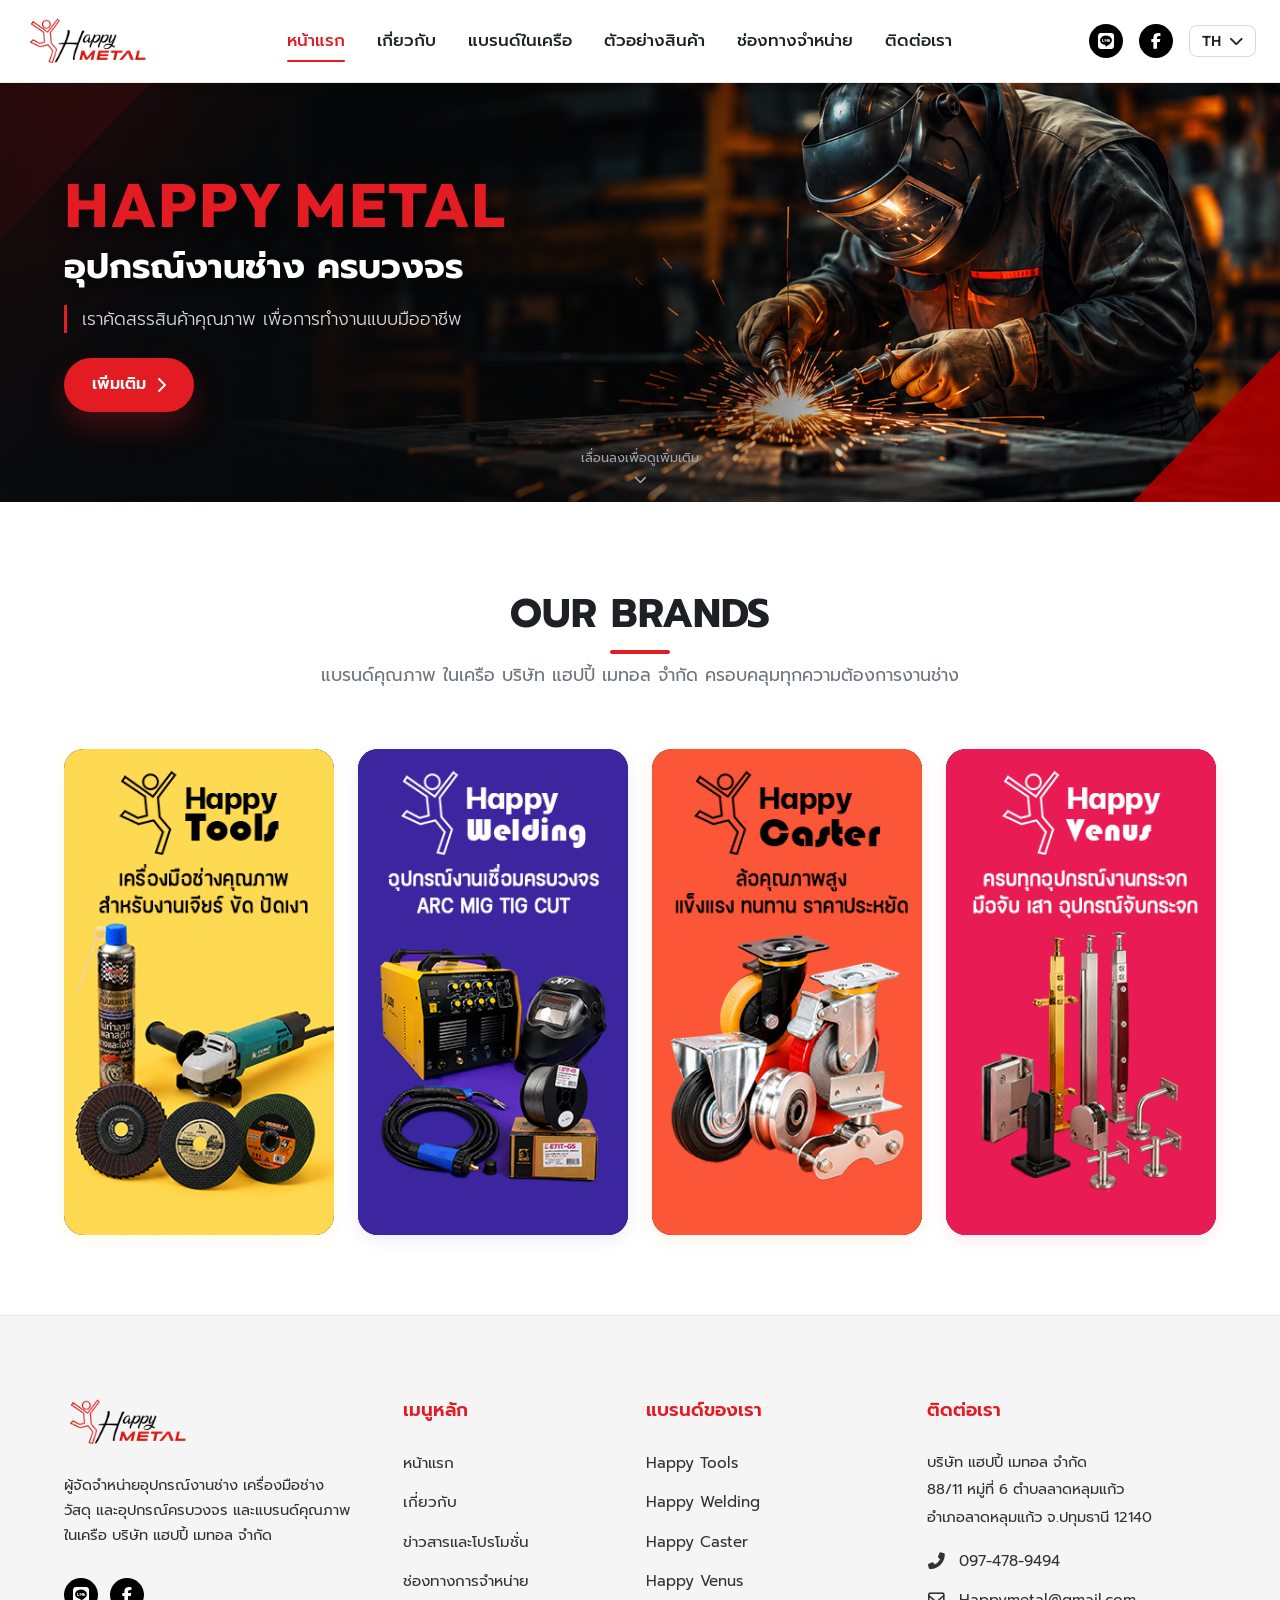
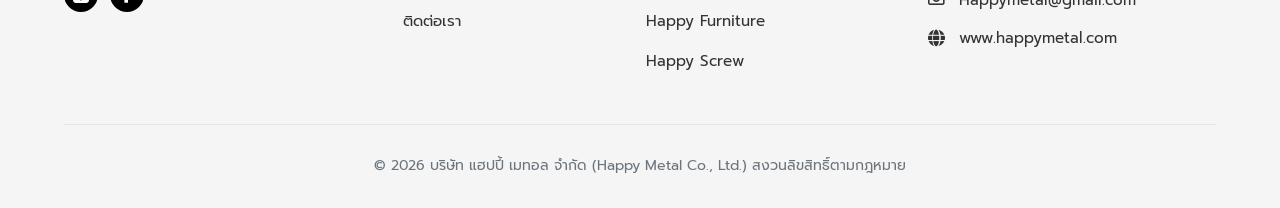
==== commit d936655f: "Change catalog menu to ตัวอย่างสินค้า" ====
--- a/index.html
+++ b/index.html
@@ -34,7 +34,7 @@
                 <a href="index.html" class="nav-link active">หน้าแรก</a>
                 <a href="about.html" class="nav-link">เกี่ยวกับ</a>
                 <a href="brands.html" class="nav-link">แบรนด์ในเครือ</a>
-                <a href="catalog.html" class="nav-link">แคตตาล็อกสินค้า</a>
+                <a href="catalog.html" class="nav-link">ตัวอย่างสินค้า</a>
                 <a href="channels.html" class="nav-link">ช่องทางจำหน่าย</a>
                 <a href="contact.html" class="nav-link">ติดต่อเรา</a>
             </nav>
--- a/styles.css
+++ b/styles.css
@@ -526,7 +526,10 @@
     border-radius: var(--border-radius-lg);
     overflow: hidden;
     cursor: pointer;
-    transition: transform 0.4s cubic-bezier(0.175, 0.885, 0.32, 1.275), box-shadow 0.4s cubic-bezier(0.165, 0.84, 0.44, 1);
+    transition: transform 0.45s cubic-bezier(0.25, 1, 0.5, 1), 
+                box-shadow 0.45s cubic-bezier(0.25, 1, 0.5, 1),
+                filter 0.45s cubic-bezier(0.25, 1, 0.5, 1),
+                opacity 0.45s cubic-bezier(0.25, 1, 0.5, 1);
     background-color: var(--color-bg-card);
     aspect-ratio: 1 / 1.8;
 }
@@ -544,7 +547,7 @@
     left: 0;
     width: 100%;
     height: 100%;
-    background: linear-gradient(to top, rgba(0,0,0,0.7) 0%, rgba(0,0,0,0.2) 50%, transparent 100%);
+    background: transparent;
     opacity: 0;
     display: flex;
     align-items: flex-end;
@@ -583,8 +586,19 @@
     padding-left: 1px; /* Visual center adjustment for chevron */
 }
 
+/* When the grid is hovered, blur and scale down all sibling cards */
+.brands-grid:hover .brand-card {
+    filter: blur(5px) grayscale(20%);
+    opacity: 0.55;
+    transform: scale(0.95);
+}
+
+/* The card being hovered pops out, scales up, has bright opacity and no blur */
 .brand-card:hover {
-    transform: translateY(-15px) scale(1.03);
+    transform: translateY(-20px) scale(1.08) !important;
+    filter: none !important;
+    opacity: 1 !important;
+    z-index: 10;
 }
 
 .brand-card:hover .brand-card-overlay {
@@ -593,6 +607,14 @@
 
 .brand-card:hover .brand-card-btn {
     transform: translateY(0);
+}
+
+/* Focus Mode: Blur and dim the section header when a card is hovered */
+.brands-section:has(.brand-card:hover) .section-header {
+    filter: blur(3px);
+    opacity: 0.6;
+    transition: filter 0.45s cubic-bezier(0.25, 1, 0.5, 1), 
+                opacity 0.45s cubic-bezier(0.25, 1, 0.5, 1);
 }
 
 /* Glow Styles */
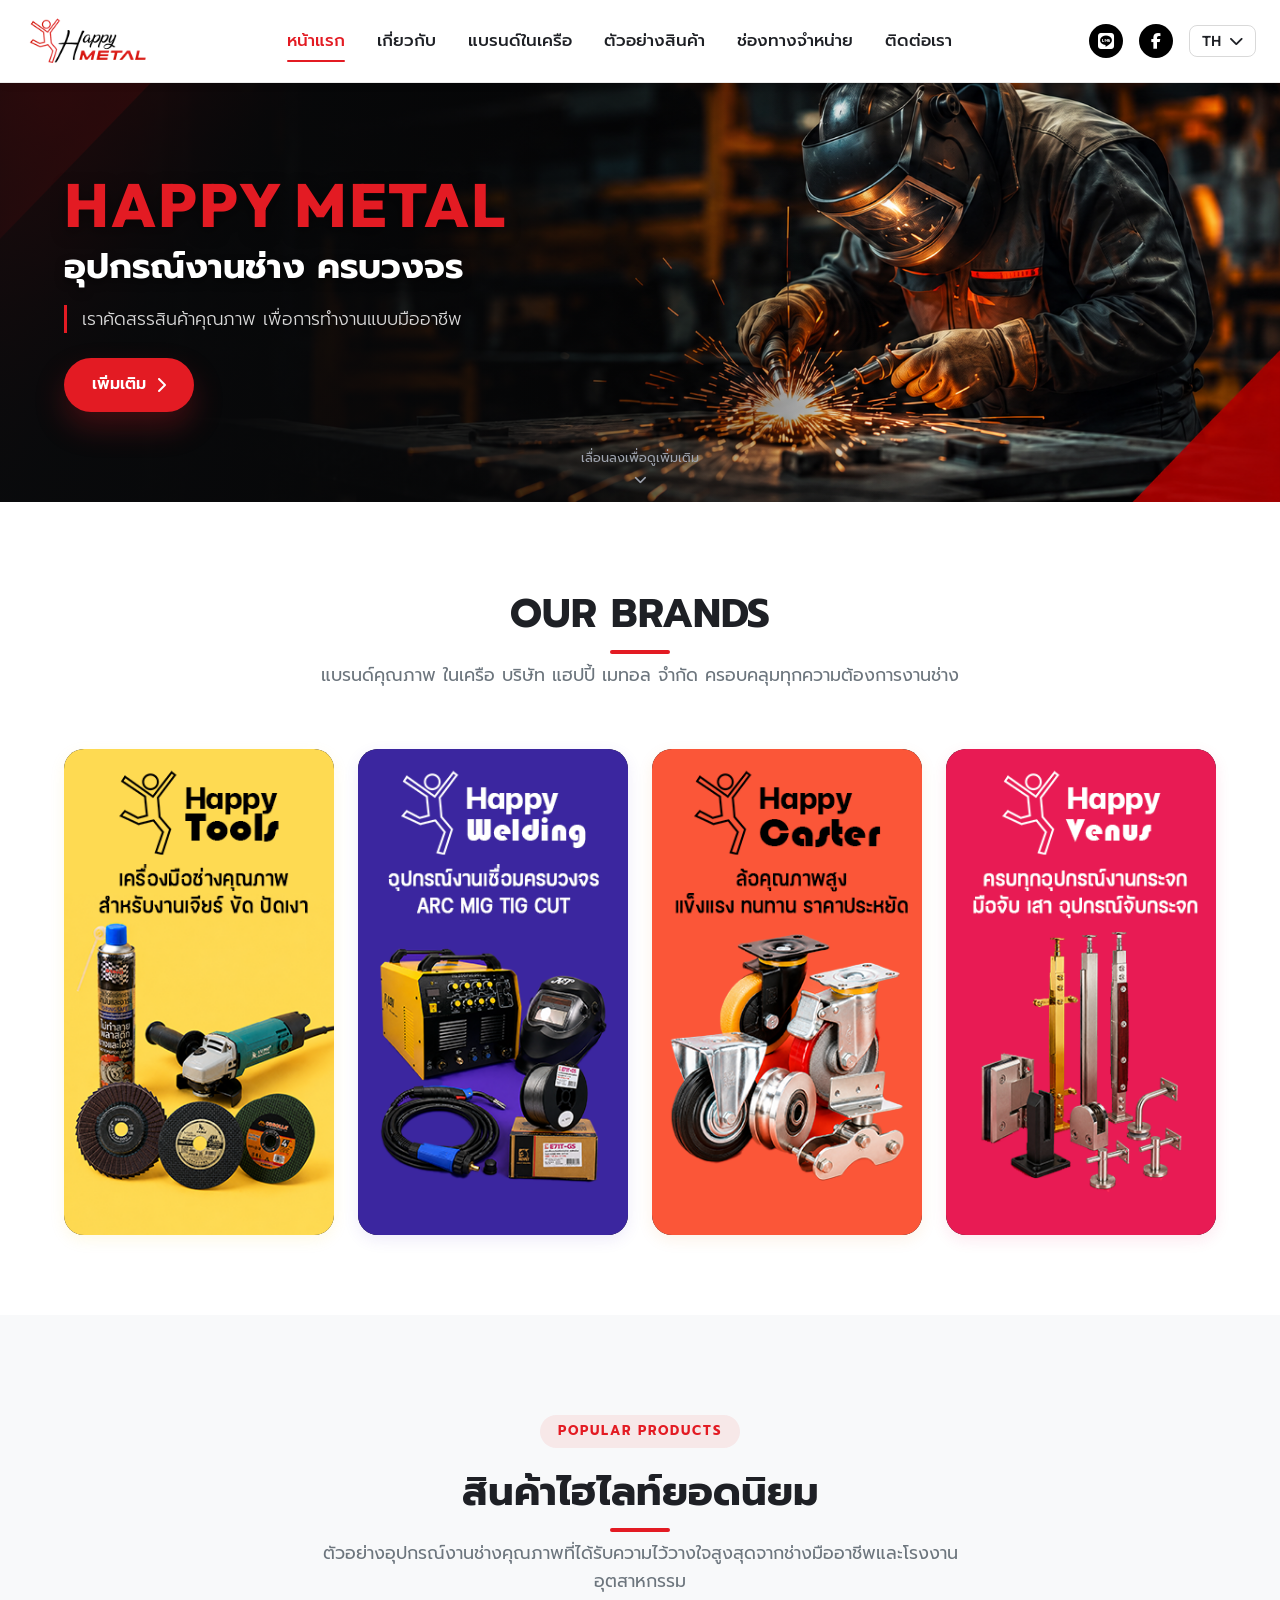
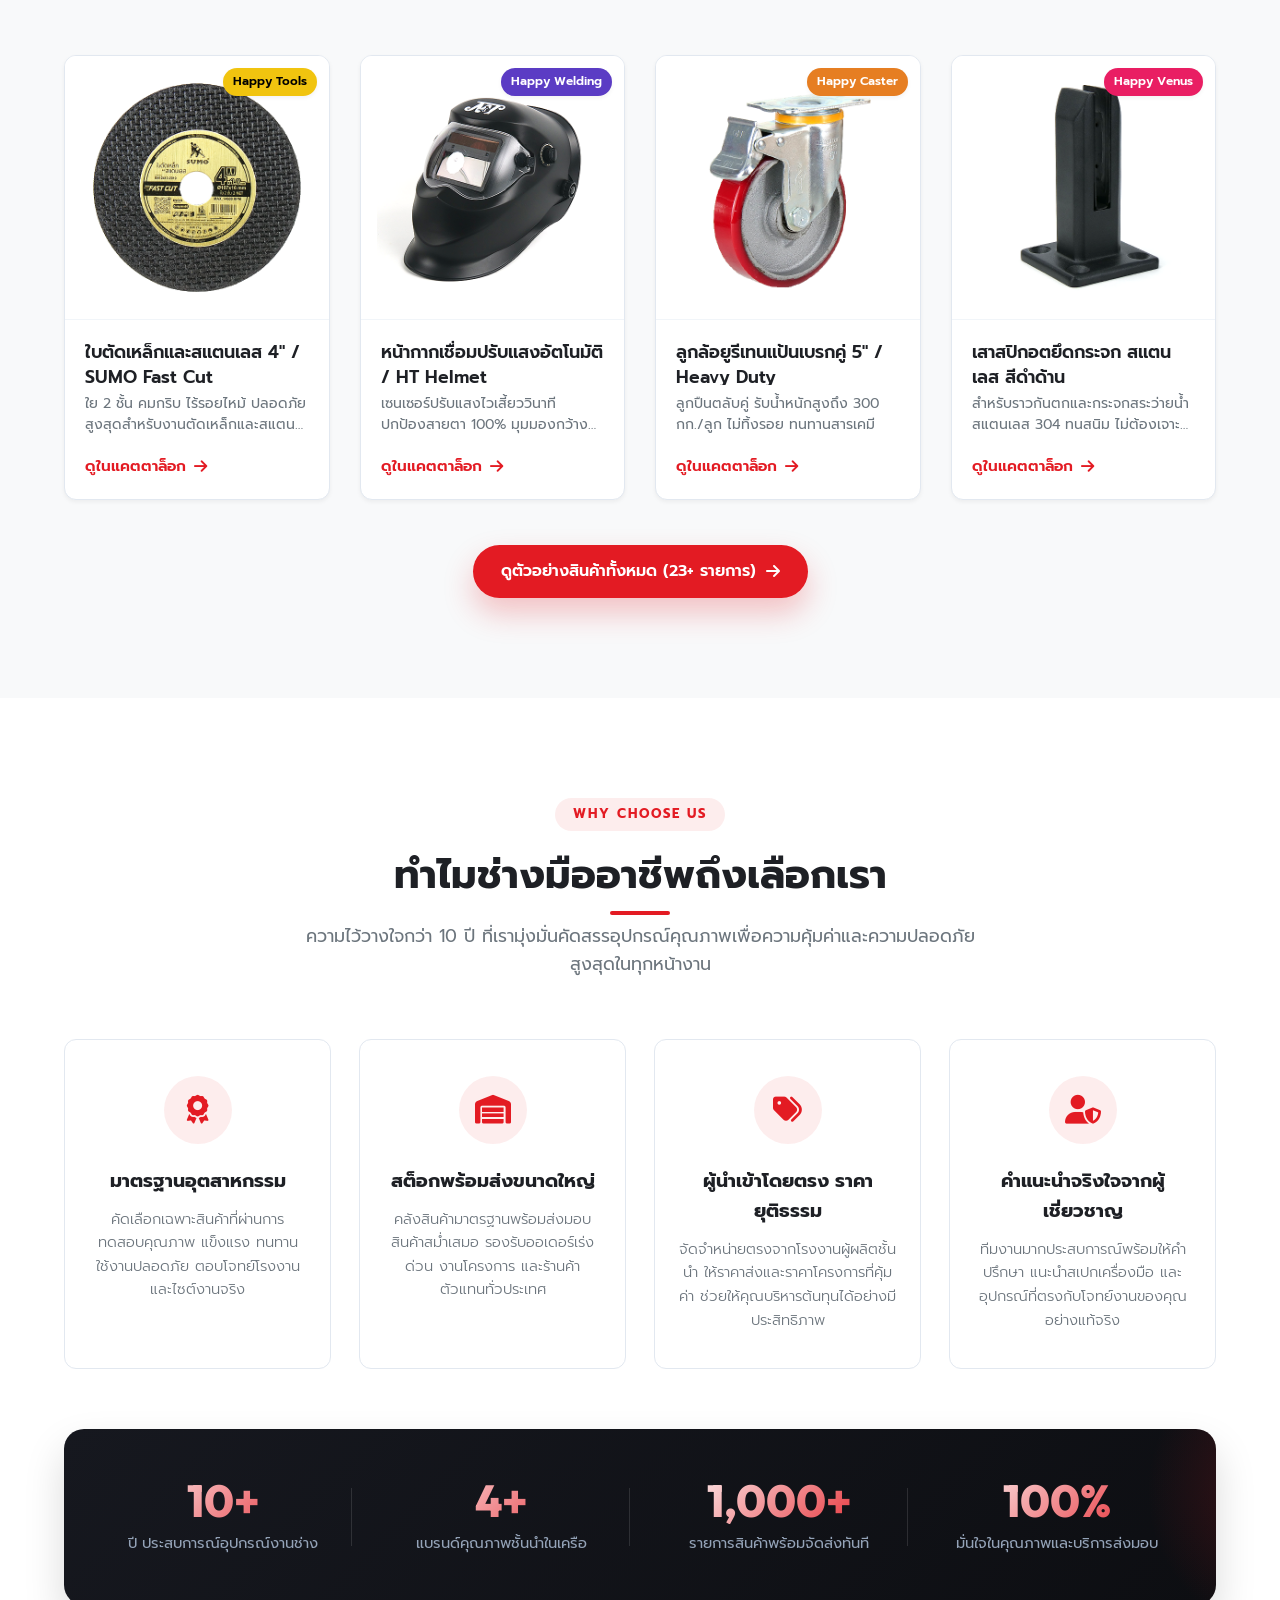
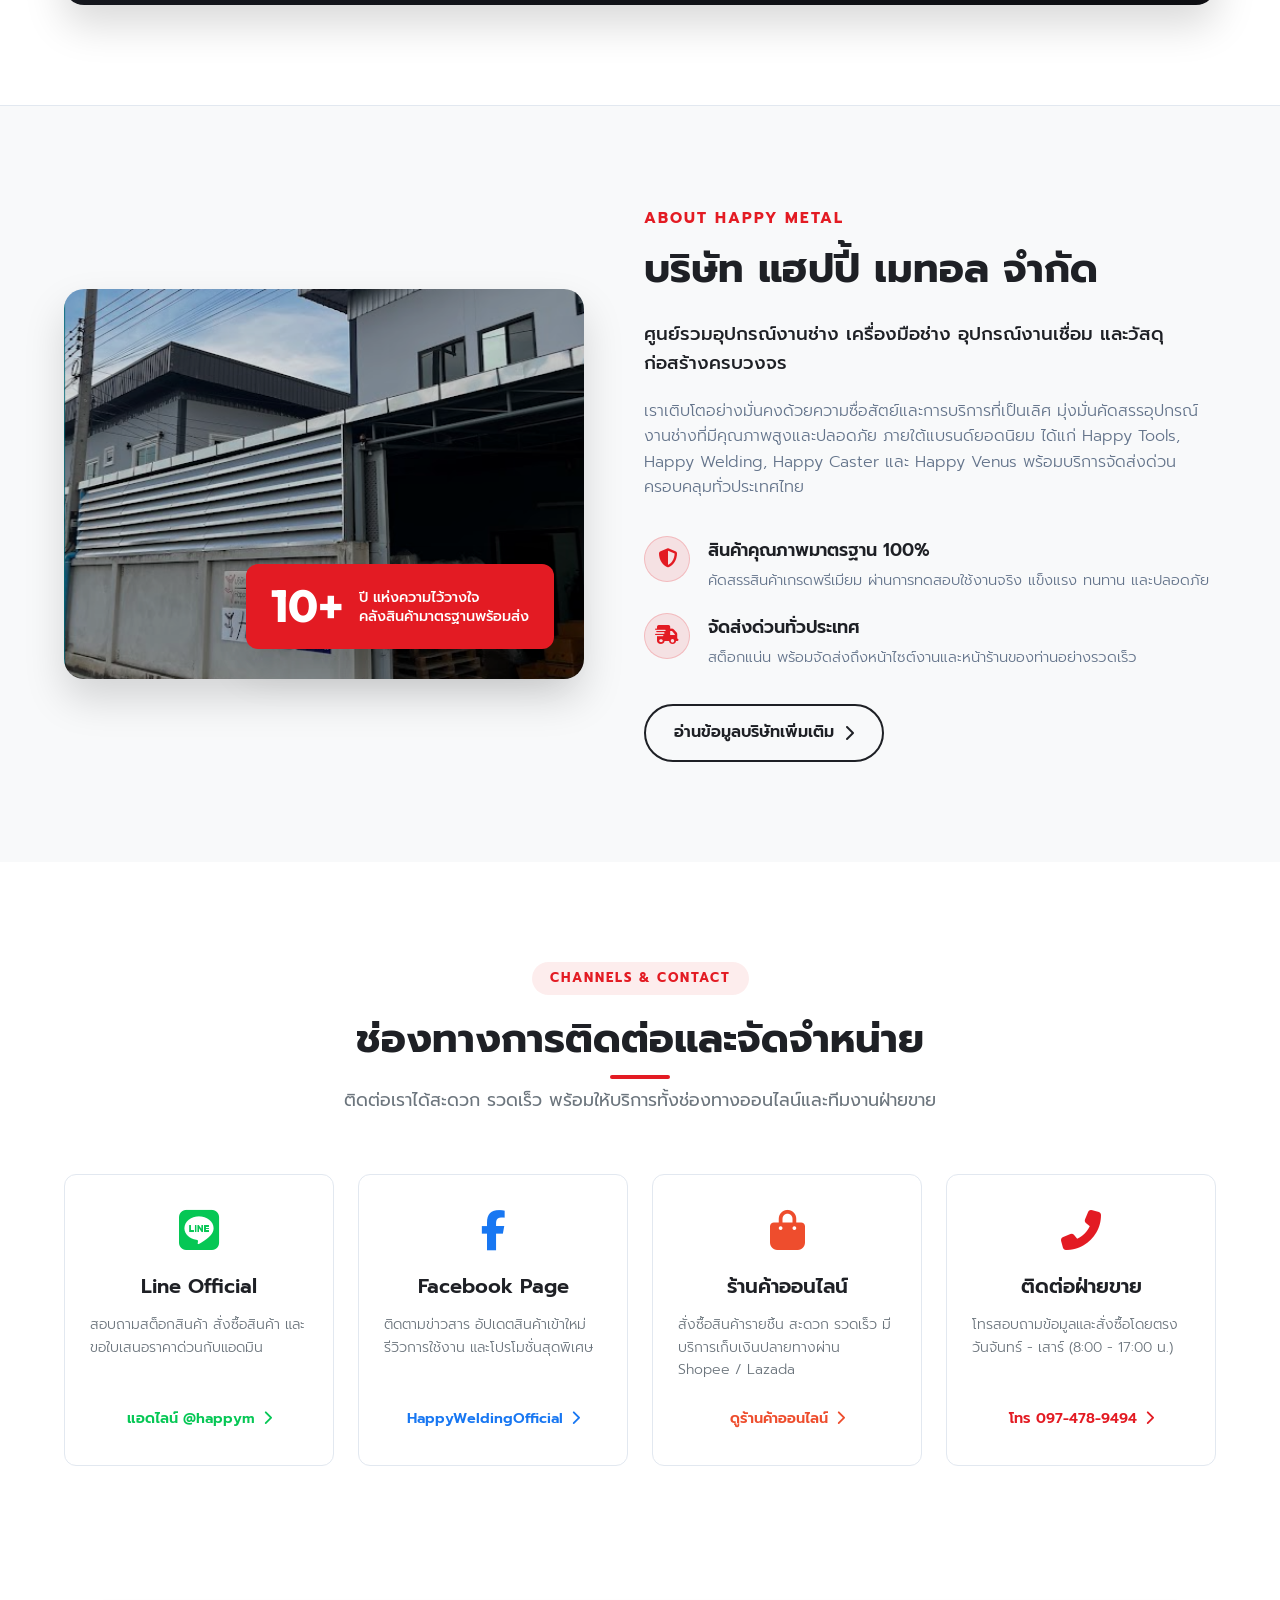
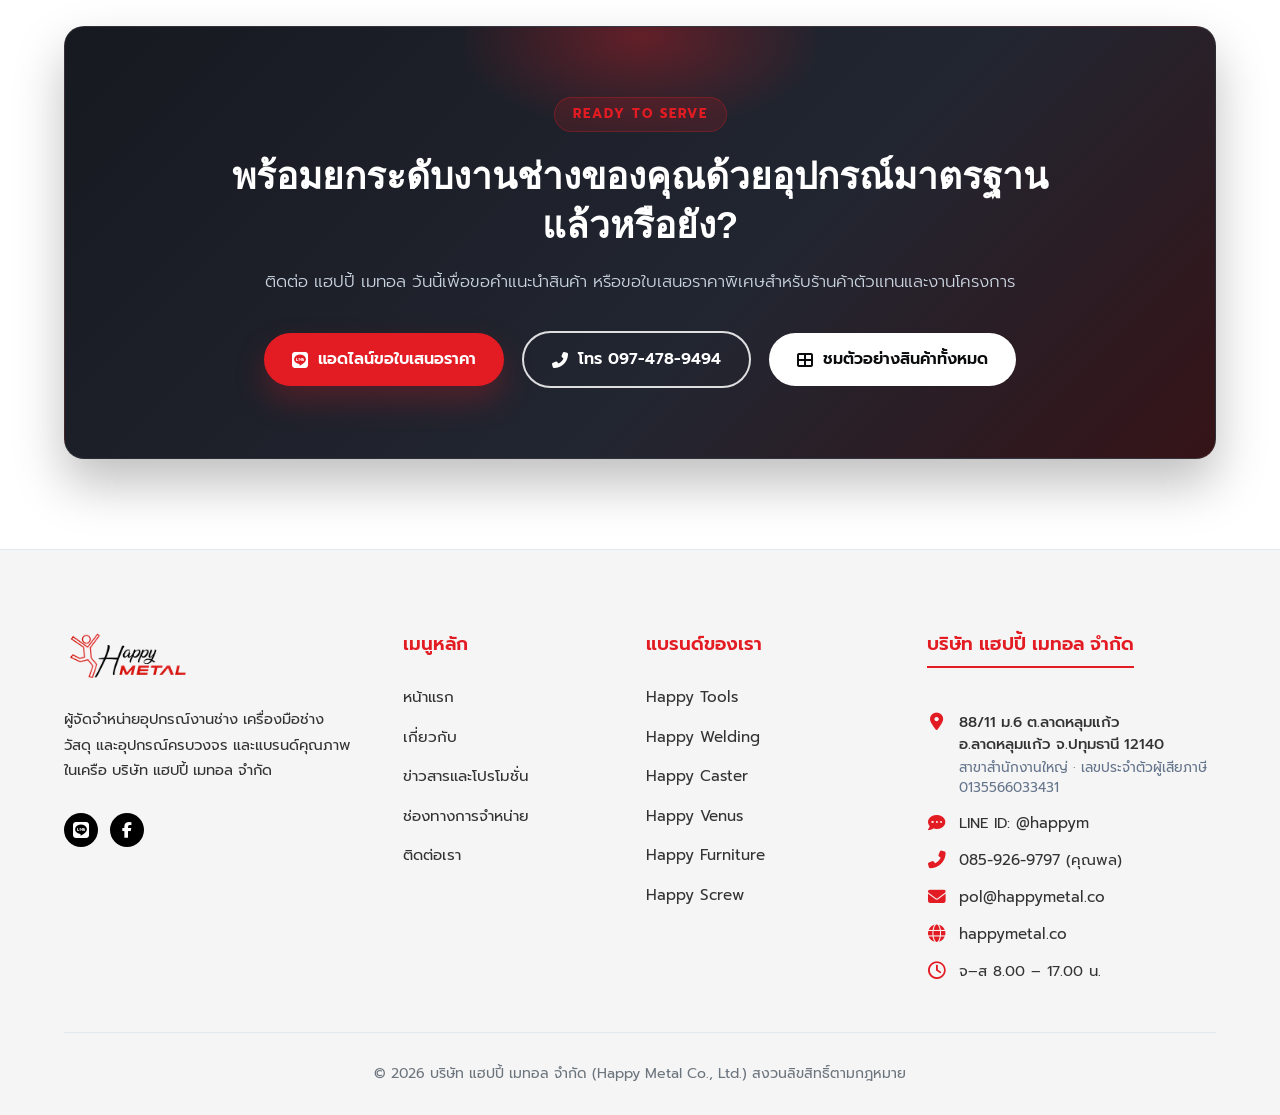
==== commit 28acf7b4: "Update company profile, expand About and Home pages, and align contact credentials with official bra" ====
--- a/index.html
+++ b/index.html
@@ -19,7 +19,7 @@
     <link rel="stylesheet" href="https://cdnjs.cloudflare.com/ajax/libs/font-awesome/6.4.0/css/all.min.css">
     
     <!-- Custom Style Sheet -->
-    <link rel="stylesheet" href="styles.css">
+    <link rel="stylesheet" href="styles.css?v=5">
 </head>
 <body>
 
@@ -40,8 +40,8 @@
             </nav>
             
             <div class="nav-actions">
-                <a href="https://line.me" target="_blank" class="social-icon line-btn" title="Line Official Account"><i class="fab fa-line"></i></a>
-                <a href="https://facebook.com" target="_blank" class="social-icon fb-btn" title="Facebook Page"><i class="fab fa-facebook-f"></i></a>
+                <a href="https://lin.ee/QelzAv5" target="_blank" class="social-icon line-btn" title="Line Official Account"><i class="fab fa-line"></i></a>
+                <a href="https://facebook.com/HappyWeldingOfficial" target="_blank" class="social-icon fb-btn" title="Facebook Page"><i class="fab fa-facebook-f"></i></a>
                 <div class="lang-switcher" id="lang-switcher">
                     <button class="lang-btn" id="lang-btn">
                         <span>TH</span> <i class="fas fa-chevron-down"></i>
@@ -133,6 +133,275 @@
         </div>
     </section>
 
+    <!-- 1. Product Highlights Section (สินค้าไฮไลท์ยอดนิยม) -->
+    <section class="highlights-section" id="highlights">
+        <div class="container">
+            <div class="section-header text-center">
+                <div class="section-tag-wrapper"><span class="section-tag">POPULAR PRODUCTS</span></div>
+                <h2 class="section-title">สินค้าไฮไลท์ยอดนิยม</h2>
+                <p class="section-subtitle">ตัวอย่างอุปกรณ์งานช่างคุณภาพที่ได้รับความไว้วางใจสูงสุดจากช่างมืออาชีพและโรงงานอุตสาหกรรม</p>
+            </div>
+
+            <div class="products-grid">
+                <!-- Highlight 1: SUMO Fast Cut 4" -->
+                <div class="product-item">
+                    <div class="product-card">
+                        <div class="product-img-wrapper">
+                            <img src="Packshot/Artboard 5.png" alt="ใบตัดเหล็กและสแตนเลส 4 นิ้ว SUMO Fast Cut" class="product-img" loading="lazy">
+                            <div class="product-badge tools-badge">Happy Tools</div>
+                        </div>
+                        <div class="product-info">
+                            <h3 class="product-name">ใบตัดเหล็กและสแตนเลส 4" / SUMO Fast Cut</h3>
+                            <p class="product-desc-short">ใย 2 ชั้น คมกริบ ไร้รอยไหม้ ปลอดภัยสูงสุดสำหรับงานตัดเหล็กและสแตนเลส</p>
+                            <a href="catalog.html?brand=happy-tools" class="btn-view-detail">
+                                <span>ดูในแคตตาล็อก</span> <i class="fas fa-arrow-right"></i>
+                            </a>
+                        </div>
+                    </div>
+                </div>
+
+                <!-- Highlight 2: HT Auto Helmet -->
+                <div class="product-item">
+                    <div class="product-card">
+                        <div class="product-img-wrapper">
+                            <img src="Packshot/Artboard 7.png" alt="หน้ากากเชื่อมปรับแสงอัตโนมัติ HT Helmet" class="product-img" loading="lazy">
+                            <div class="product-badge welding-badge">Happy Welding</div>
+                        </div>
+                        <div class="product-info">
+                            <h3 class="product-name">หน้ากากเชื่อมปรับแสงอัตโนมัติ / HT Helmet</h3>
+                            <p class="product-desc-short">เซนเซอร์ปรับแสงไวเสี้ยววินาที ปกป้องสายตา 100% มุมมองกว้าง น้ำหนักเบา</p>
+                            <a href="catalog.html?brand=happy-welding" class="btn-view-detail">
+                                <span>ดูในแคตตาล็อก</span> <i class="fas fa-arrow-right"></i>
+                            </a>
+                        </div>
+                    </div>
+                </div>
+
+                <!-- Highlight 3: PU Caster 5" -->
+                <div class="product-item">
+                    <div class="product-card">
+                        <div class="product-img-wrapper">
+                            <img src="Packshot/Artboard 10.png" alt="ลูกล้อยูรีเทนแป้นเบรกคู่ 5 นิ้ว Heavy Duty" class="product-img" loading="lazy">
+                            <div class="product-badge caster-badge">Happy Caster</div>
+                        </div>
+                        <div class="product-info">
+                            <h3 class="product-name">ลูกล้อยูรีเทนแป้นเบรกคู่ 5" / Heavy Duty</h3>
+                            <p class="product-desc-short">ลูกปืนตลับคู่ รับน้ำหนักสูงถึง 300 กก./ลูก ไม่ทิ้งรอย ทนทานสารเคมี</p>
+                            <a href="catalog.html?brand=happy-caster" class="btn-view-detail">
+                                <span>ดูในแคตตาล็อก</span> <i class="fas fa-arrow-right"></i>
+                            </a>
+                        </div>
+                    </div>
+                </div>
+
+                <!-- Highlight 4: Glass Spigot Matt Black -->
+                <div class="product-item">
+                    <div class="product-card">
+                        <div class="product-img-wrapper">
+                            <img src="Packshot/Artboard 17.png" alt="เสาสปิกอตยึดกระจก สแตนเลส สีดำด้าน" class="product-img" loading="lazy">
+                            <div class="product-badge venus-badge">Happy Venus</div>
+                        </div>
+                        <div class="product-info">
+                            <h3 class="product-name">เสาสปิกอตยึดกระจก สแตนเลส สีดำด้าน</h3>
+                            <p class="product-desc-short">สำหรับราวกันตกและกระจกสระว่ายน้ำ สแตนเลส 304 ทนสนิม ไม่ต้องเจาะกระจก</p>
+                            <a href="catalog.html?brand=happy-venus" class="btn-view-detail">
+                                <span>ดูในแคตตาล็อก</span> <i class="fas fa-arrow-right"></i>
+                            </a>
+                        </div>
+                    </div>
+                </div>
+            </div>
+
+            <!-- View All Products CTA -->
+            <div class="highlights-cta-box text-center">
+                <a href="catalog.html" class="btn btn-primary btn-pill">
+                    <span>ดูตัวอย่างสินค้าทั้งหมด (23+ รายการ)</span>
+                    <i class="fas fa-arrow-right"></i>
+                </a>
+            </div>
+        </div>
+    </section>
+
+    <!-- 2. Why Choose Us Section (ทำไมต้องเลือก แฮปปี้ เมทอล) -->
+    <section class="why-us-section" id="why-us">
+        <div class="container">
+            <div class="section-header text-center">
+                <div class="section-tag-wrapper"><span class="section-tag">WHY CHOOSE US</span></div>
+                <h2 class="section-title">ทำไมช่างมืออาชีพถึงเลือกเรา</h2>
+                <p class="section-subtitle">ความไว้วางใจกว่า 10 ปี ที่เรามุ่งมั่นคัดสรรอุปกรณ์คุณภาพเพื่อความคุ้มค่าและความปลอดภัยสูงสุดในทุกหน้างาน</p>
+            </div>
+            
+            <div class="why-grid">
+                <div class="why-card">
+                    <div class="why-icon">
+                        <i class="fas fa-award"></i>
+                    </div>
+                    <h3>มาตรฐานอุตสาหกรรม</h3>
+                    <p>คัดเลือกเฉพาะสินค้าที่ผ่านการทดสอบคุณภาพ แข็งแรง ทนทาน ใช้งานปลอดภัย ตอบโจทย์โรงงานและไซต์งานจริง</p>
+                </div>
+                
+                <div class="why-card">
+                    <div class="why-icon">
+                        <i class="fas fa-warehouse"></i>
+                    </div>
+                    <h3>สต็อกพร้อมส่งขนาดใหญ่</h3>
+                    <p>คลังสินค้ามาตรฐานพร้อมส่งมอบสินค้าสม่ำเสมอ รองรับออเดอร์เร่งด่วน งานโครงการ และร้านค้าตัวแทนทั่วประเทศ</p>
+                </div>
+                
+                <div class="why-card">
+                    <div class="why-icon">
+                        <i class="fas fa-tags"></i>
+                    </div>
+                    <h3>ผู้นำเข้าโดยตรง ราคายุติธรรม</h3>
+                    <p>จัดจำหน่ายตรงจากโรงงานผู้ผลิตชั้นนำ ให้ราคาส่งและราคาโครงการที่คุ้มค่า ช่วยให้คุณบริหารต้นทุนได้อย่างมีประสิทธิภาพ</p>
+                </div>
+                
+                <div class="why-card">
+                    <div class="why-icon">
+                        <i class="fas fa-user-shield"></i>
+                    </div>
+                    <h3>คำแนะนำจริงใจจากผู้เชี่ยวชาญ</h3>
+                    <p>ทีมงานมากประสบการณ์พร้อมให้คำปรึกษา แนะนำสเปกเครื่องมือ และอุปกรณ์ที่ตรงกับโจทย์งานของคุณอย่างแท้จริง</p>
+                </div>
+            </div>
+
+            <!-- Dynamic Stats Strip -->
+            <div class="stats-strip">
+                <div class="stat-item">
+                    <div class="stat-num">10+</div>
+                    <div class="stat-label">ปี ประสบการณ์อุปกรณ์งานช่าง</div>
+                </div>
+                <div class="stat-item">
+                    <div class="stat-num">4+</div>
+                    <div class="stat-label">แบรนด์คุณภาพชั้นนำในเครือ</div>
+                </div>
+                <div class="stat-item">
+                    <div class="stat-num">1,000+</div>
+                    <div class="stat-label">รายการสินค้าพร้อมจัดส่งทันที</div>
+                </div>
+                <div class="stat-item">
+                    <div class="stat-num">100%</div>
+                    <div class="stat-label">มั่นใจในคุณภาพและบริการส่งมอบ</div>
+                </div>
+            </div>
+        </div>
+    </section>
+
+    <!-- 3. About & Warehouse Preview Section (เกี่ยวกับเราและคลังสินค้า) -->
+    <section class="about-section" id="home-about" style="border-top: 1px solid var(--color-border); background-color: #f8f9fa;">
+        <div class="container">
+            <div class="about-grid">
+                <div class="about-img-area">
+                    <div class="img-frame">
+                        <img src="รูปบริษัท/คลัง2.png" alt="Happy Metal Warehouse & Office" class="about-img-main">
+                    </div>
+                    <div class="img-badge">
+                        <span class="badge-num">10+</span>
+                        <span class="badge-txt">ปี แห่งความไว้วางใจ<br>คลังสินค้ามาตรฐานพร้อมส่ง</span>
+                    </div>
+                </div>
+                <div class="about-content-area">
+                    <span class="about-tag">ABOUT HAPPY METAL</span>
+                    <h2 class="about-title">บริษัท แฮปปี้ เมทอล จำกัด</h2>
+                    <p class="about-text-lead">ศูนย์รวมอุปกรณ์งานช่าง เครื่องมือช่าง อุปกรณ์งานเชื่อม และวัสดุก่อสร้างครบวงจร</p>
+                    <p class="about-text">เราเติบโตอย่างมั่นคงด้วยความซื่อสัตย์และการบริการที่เป็นเลิศ มุ่งมั่นคัดสรรอุปกรณ์งานช่างที่มีคุณภาพสูงและปลอดภัย ภายใต้แบรนด์ยอดนิยม ได้แก่ Happy Tools, Happy Welding, Happy Caster และ Happy Venus พร้อมบริการจัดส่งด่วนครอบคลุมทั่วประเทศไทย</p>
+                    
+                    <div class="about-features">
+                        <div class="feature-item">
+                            <div class="feature-icon"><i class="fas fa-shield-alt"></i></div>
+                            <div class="feature-info">
+                                <h4>สินค้าคุณภาพมาตรฐาน 100%</h4>
+                                <p>คัดสรรสินค้าเกรดพรีเมียม ผ่านการทดสอบใช้งานจริง แข็งแรง ทนทาน และปลอดภัย</p>
+                            </div>
+                        </div>
+                        <div class="feature-item">
+                            <div class="feature-icon"><i class="fas fa-truck-fast"></i></div>
+                            <div class="feature-info">
+                                <h4>จัดส่งด่วนทั่วประเทศ</h4>
+                                <p>สต็อกแน่น พร้อมจัดส่งถึงหน้าไซต์งานและหน้าร้านของท่านอย่างรวดเร็ว</p>
+                            </div>
+                        </div>
+                    </div>
+
+                    <div style="margin-top: 35px;">
+                        <a href="about.html" class="btn btn-outline-dark btn-pill">
+                            <span>อ่านข้อมูลบริษัทเพิ่มเติม</span>
+                            <i class="fas fa-chevron-right"></i>
+                        </a>
+                    </div>
+                </div>
+            </div>
+        </div>
+    </section>
+
+    <!-- 4. Distribution Channels Preview (ช่องทางการติดต่อและจำหน่าย) -->
+    <section class="channels-section" id="channels" style="background-color: #ffffff;">
+        <div class="container">
+            <div class="section-header text-center">
+                <div class="section-tag-wrapper"><span class="section-tag">CHANNELS & CONTACT</span></div>
+                <h2 class="section-title">ช่องทางการติดต่อและจัดจำหน่าย</h2>
+                <p class="section-subtitle">ติดต่อเราได้สะดวก รวดเร็ว พร้อมให้บริการทั้งช่องทางออนไลน์และทีมงานฝ่ายขาย</p>
+            </div>
+            
+            <div class="channels-grid">
+                <div class="channel-card card-line">
+                    <i class="fab fa-line channel-icon"></i>
+                    <h3>Line Official</h3>
+                    <p>สอบถามสต็อกสินค้า สั่งซื้อสินค้า และขอใบเสนอราคาด่วนกับแอดมิน</p>
+                    <a href="https://lin.ee/QelzAv5" target="_blank" class="channel-link">แอดไลน์ @happym <i class="fas fa-chevron-right"></i></a>
+                </div>
+                
+                <div class="channel-card card-facebook">
+                    <i class="fab fa-facebook-f channel-icon"></i>
+                    <h3>Facebook Page</h3>
+                    <p>ติดตามข่าวสาร อัปเดตสินค้าเข้าใหม่ รีวิวการใช้งาน และโปรโมชั่นสุดพิเศษ</p>
+                    <a href="https://facebook.com/HappyWeldingOfficial" target="_blank" class="channel-link">HappyWeldingOfficial <i class="fas fa-chevron-right"></i></a>
+                </div>
+                
+                <div class="channel-card card-shopee">
+                    <i class="fas fa-shopping-bag channel-icon"></i>
+                    <h3>ร้านค้าออนไลน์</h3>
+                    <p>สั่งซื้อสินค้ารายชิ้น สะดวก รวดเร็ว มีบริการเก็บเงินปลายทางผ่าน Shopee / Lazada</p>
+                    <a href="channels.html" class="channel-link">ดูร้านค้าออนไลน์ <i class="fas fa-chevron-right"></i></a>
+                </div>
+                
+                <div class="channel-card card-phone">
+                    <i class="fas fa-phone-alt channel-icon"></i>
+                    <h3>ติดต่อฝ่ายขาย</h3>
+                    <p>โทรสอบถามข้อมูลและสั่งซื้อโดยตรง วันจันทร์ - เสาร์ (8:00 - 17:00 น.)</p>
+                    <a href="tel:0974789494" class="channel-link">โทร 097-478-9494 <i class="fas fa-chevron-right"></i></a>
+                </div>
+            </div>
+        </div>
+    </section>
+
+    <!-- 5. High-Impact Call To Action Banner -->
+    <section class="cta-banner-section">
+        <div class="container">
+            <div class="cta-banner-card">
+                <div class="cta-banner-content">
+                    <div class="cta-tag-wrapper"><span class="cta-tag">READY TO SERVE</span></div>
+                    <h2 class="cta-banner-title">พร้อมยกระดับงานช่างของคุณด้วยอุปกรณ์มาตรฐานแล้วหรือยัง?</h2>
+                    <p class="cta-banner-desc">ติดต่อ แฮปปี้ เมทอล วันนี้เพื่อขอคำแนะนำสินค้า หรือขอใบเสนอราคาพิเศษสำหรับร้านค้าตัวแทนและงานโครงการ</p>
+                    <div class="cta-banner-actions">
+                        <a href="https://lin.ee/QelzAv5" target="_blank" class="btn btn-primary btn-pill">
+                            <i class="fab fa-line"></i>
+                            <span>แอดไลน์ขอใบเสนอราคา</span>
+                        </a>
+                        <a href="tel:0974789494" class="btn btn-outline-white btn-pill">
+                            <i class="fas fa-phone-alt"></i>
+                            <span>โทร 097-478-9494</span>
+                        </a>
+                        <a href="catalog.html" class="btn btn-white btn-pill">
+                            <i class="fas fa-th-large"></i>
+                            <span>ชมตัวอย่างสินค้าทั้งหมด</span>
+                        </a>
+                    </div>
+                </div>
+            </div>
+        </div>
+    </section>
+
     <!-- Footer -->
     <footer class="footer">
         <div class="container">
@@ -142,8 +411,8 @@
                     <img src="logo/Happt Metal.png" alt="Happy Metal Logo" class="footer-logo">
                     <p class="footer-desc">ผู้จัดจำหน่ายอุปกรณ์งานช่าง เครื่องมือช่าง วัสดุ และอุปกรณ์ครบวงจร และแบรนด์คุณภาพ ในเครือ บริษัท แฮปปี้ เมทอล จำกัด</p>
                     <div class="footer-socials">
-                        <a href="https://line.me" target="_blank" class="social-icon"><i class="fab fa-line"></i></a>
-                        <a href="https://facebook.com" target="_blank" class="social-icon"><i class="fab fa-facebook-f"></i></a>
+                        <a href="https://lin.ee/QelzAv5" target="_blank" class="social-icon"><i class="fab fa-line"></i></a>
+                        <a href="https://facebook.com/HappyWeldingOfficial" target="_blank" class="social-icon"><i class="fab fa-facebook-f"></i></a>
                     </div>
                 </div>
                 
@@ -174,24 +443,34 @@
                 
                 <!-- Column 4: Contact Us -->
                 <div class="footer-col contact-col">
-                    <h3>ติดต่อเรา</h3>
-                    <div class="footer-address">
-                        <p>บริษัท แฮปปี้ เมทอล จำกัด</p>
-                        <p>88/11 หมู่ที่ 6 ตำบลลาดหลุมแก้ว</p>
-                        <p>อำเภอลาดหลุมแก้ว จ.ปทุมธานี 12140</p>
-                    </div>
+                    <h3 class="footer-company-name">บริษัท แฮปปี้ เมทอล จำกัด</h3>
                     <ul class="footer-contact-details">
+                        <li class="contact-item-address">
+                            <i class="fas fa-map-marker-alt"></i>
+                            <div>
+                                <span class="contact-main">88/11 ม.6 ต.ลาดหลุมแก้ว อ.ลาดหลุมแก้ว จ.ปทุมธานี 12140</span>
+                                <span class="contact-sub">สาขาสำนักงานใหญ่ · เลขประจำตัวผู้เสียภาษี 0135566033431</span>
+                            </div>
+                        </li>
+                        <li>
+                            <i class="fas fa-comment-dots"></i>
+                            <span>LINE ID: <a href="https://lin.ee/QelzAv5" target="_blank">@happym</a></span>
+                        </li>
                         <li>
                             <i class="fas fa-phone-alt"></i>
-                            <span>097-478-9494</span>
+                            <span><a href="tel:0859269797">085-926-9797</a> (คุณพล)</span>
                         </li>
                         <li>
-                            <i class="far fa-envelope"></i>
-                            <span>Happymetal@gmail.com</span>
+                            <i class="fas fa-envelope"></i>
+                            <span><a href="mailto:pol@happymetal.co">pol@happymetal.co</a></span>
                         </li>
                         <li>
                             <i class="fas fa-globe"></i>
-                            <span>www.happymetal.com</span>
+                            <span><a href="https://happymetal.co" target="_blank">happymetal.co</a></span>
+                        </li>
+                        <li>
+                            <i class="far fa-clock"></i>
+                            <span>จ–ส 8.00 – 17.00 น.</span>
                         </li>
                     </ul>
                 </div>
--- a/styles.css
+++ b/styles.css
@@ -662,12 +662,86 @@
     color: var(--color-text-muted);
 }
 
+/* Catalog Controls & Search */
+.catalog-controls {
+    margin-bottom: 40px;
+}
+
+.catalog-search-bar {
+    max-width: 580px;
+    margin: 0 auto 24px auto;
+}
+
+.catalog-search-wrapper {
+    position: relative;
+    width: 100%;
+}
+
+.catalog-search-icon {
+    position: absolute;
+    left: 20px;
+    top: 50%;
+    transform: translateY(-50%);
+    color: #94a3b8;
+    font-size: 1.1rem;
+    pointer-events: none;
+    transition: var(--transition-smooth);
+}
+
+.catalog-search-input {
+    width: 100%;
+    padding: 14px 50px 14px 52px;
+    font-size: 1rem;
+    font-family: var(--font-primary);
+    border: 2px solid var(--color-border);
+    border-radius: 50px;
+    background-color: #ffffff;
+    color: var(--color-text-dark);
+    box-shadow: 0 4px 14px rgba(0, 0, 0, 0.04);
+    outline: none;
+    transition: all 0.3s ease;
+}
+
+.catalog-search-input:focus {
+    border-color: var(--color-primary);
+    box-shadow: 0 6px 20px rgba(227, 27, 35, 0.15);
+}
+
+.catalog-search-input:focus ~ .catalog-search-icon,
+.catalog-search-wrapper:focus-within .catalog-search-icon {
+    color: var(--color-primary);
+}
+
+.search-clear-btn {
+    position: absolute;
+    right: 16px;
+    top: 50%;
+    transform: translateY(-50%);
+    background: #e2e8f0;
+    border: none;
+    width: 26px;
+    height: 26px;
+    border-radius: 50%;
+    cursor: pointer;
+    display: flex;
+    align-items: center;
+    justify-content: center;
+    font-size: 0.8rem;
+    color: #475569;
+    transition: var(--transition-smooth);
+}
+
+.search-clear-btn:hover {
+    background: var(--color-primary);
+    color: #ffffff;
+}
+
 .catalog-filters {
     display: flex;
     justify-content: center;
     flex-wrap: wrap;
     gap: 12px;
-    margin-bottom: 45px;
+    margin-bottom: 20px;
 }
 
 .filter-btn {
@@ -701,6 +775,20 @@
 .filter-btn[data-filter="happy-venus"].active { background-color: var(--color-brand-venus); border-color: var(--color-brand-venus); }
 .filter-btn[data-filter="others"].active { background-color: #64748b; border-color: #64748b; }
 
+.catalog-stats {
+    text-align: center;
+    font-size: 0.92rem;
+    color: var(--color-text-muted);
+}
+
+.catalog-stats span {
+    display: inline-block;
+    padding: 4px 14px;
+    background-color: rgba(0, 0, 0, 0.04);
+    border-radius: 20px;
+    font-weight: 500;
+}
+
 .products-grid {
     display: grid;
     grid-template-columns: repeat(4, 1fr);
@@ -728,21 +816,27 @@
     position: relative;
     aspect-ratio: 1/1;
     overflow: hidden;
-    background-color: #f1f2f5;
+    background-color: #ffffff;
     display: flex;
     align-items: center;
     justify-content: center;
+    padding: 16px;
+    border-bottom: 1px solid #f1f5f9;
 }
 
 .product-img {
     width: 100%;
     height: 100%;
-    object-fit: cover;
-    transition: var(--transition-smooth);
+    object-fit: contain;
+    transition: transform 0.4s ease;
+}
+
+.product-card:hover .product-img {
+    transform: scale(1.08);
 }
 
 .product-card:hover {
-    transform: translateY(-10px);
+    transform: translateY(-8px);
     box-shadow: var(--shadow-lg);
 }
 
@@ -756,6 +850,7 @@
     border-radius: 50px;
     color: white;
     box-shadow: var(--shadow-sm);
+    z-index: 2;
 }
 
 /* Badge color configurations */
@@ -764,6 +859,34 @@
 .caster-badge { background-color: var(--color-brand-caster); }
 .venus-badge { background-color: var(--color-brand-venus); }
 .others-badge { background-color: #64748b; }
+.screw-badge { background-color: #0d9488; }
+
+.no-products-found {
+    text-align: center;
+    padding: 60px 20px;
+    background: white;
+    border-radius: var(--border-radius-md);
+    border: 1px dashed var(--color-border);
+    margin-top: 20px;
+    width: 100%;
+}
+
+.no-products-found i {
+    font-size: 3.5rem;
+    color: #cbd5e1;
+    margin-bottom: 16px;
+}
+
+.no-products-found h3 {
+    font-size: 1.4rem;
+    color: var(--color-text-dark);
+    margin-bottom: 8px;
+}
+
+.no-products-found p {
+    color: var(--color-text-muted);
+    margin-bottom: 22px;
+}
 
 .product-info {
     padding: 20px;
@@ -894,6 +1017,7 @@
 }
 
 .about-tag {
+    display: inline-block;
     color: var(--color-primary);
     font-size: 0.95rem;
     font-weight: 700;
@@ -958,6 +1082,376 @@
     color: #64748b;
     font-size: 0.92rem;
     font-weight: 300;
+}
+
+/* ==========================================================================
+   6.1 About Page Extended Styles
+   ========================================================================== */
+.about-stats-row {
+    display: grid;
+    grid-template-columns: repeat(4, 1fr);
+    gap: 20px;
+    margin-top: 35px;
+    padding-top: 25px;
+    border-top: 1px solid var(--color-border);
+}
+
+.about-stat-box {
+    text-align: left;
+}
+
+.about-stat-num {
+    font-family: var(--font-secondary);
+    font-size: 2.2rem;
+    font-weight: 800;
+    color: var(--color-primary);
+    line-height: 1;
+    margin-bottom: 6px;
+}
+
+.about-stat-txt {
+    font-size: 0.88rem;
+    color: var(--color-text-muted);
+    font-weight: 400;
+}
+
+/* Vision & Mission */
+.vm-section {
+    background-color: #f8f9fa;
+    border-top: 1px solid var(--color-border);
+}
+
+.vm-grid {
+    display: grid;
+    grid-template-columns: repeat(2, 1fr);
+    gap: 30px;
+    margin-bottom: 50px;
+}
+
+.vm-card {
+    background: #ffffff;
+    border: 1px solid var(--color-border);
+    border-radius: var(--border-radius-lg);
+    padding: 40px 35px;
+    position: relative;
+    overflow: hidden;
+    transition: var(--transition-smooth);
+    box-shadow: var(--shadow-sm);
+}
+
+.vm-card::before {
+    content: '';
+    position: absolute;
+    top: 0;
+    left: 0;
+    width: 6px;
+    height: 100%;
+    background: var(--color-primary);
+    border-radius: 4px 0 0 4px;
+}
+
+.vm-card:hover {
+    transform: translateY(-6px);
+    box-shadow: var(--shadow-md);
+    border-color: rgba(227, 27, 35, 0.3);
+}
+
+.vm-header {
+    display: flex;
+    align-items: center;
+    gap: 18px;
+    margin-bottom: 20px;
+}
+
+.vm-icon-box {
+    width: 56px;
+    height: 56px;
+    border-radius: 14px;
+    background: rgba(227, 27, 35, 0.08);
+    color: var(--color-primary);
+    display: flex;
+    align-items: center;
+    justify-content: center;
+    font-size: 1.6rem;
+    flex-shrink: 0;
+}
+
+.vm-title {
+    font-size: 1.45rem;
+    font-weight: 700;
+    color: var(--color-text-dark);
+}
+
+.vm-text {
+    font-size: 1rem;
+    color: #475569;
+    line-height: 1.7;
+    font-weight: 300;
+}
+
+/* Core Values 4-grid */
+.values-grid {
+    display: grid;
+    grid-template-columns: repeat(4, 1fr);
+    gap: 24px;
+}
+
+.val-card {
+    background: #ffffff;
+    border: 1px solid var(--color-border);
+    border-radius: var(--border-radius-md);
+    padding: 30px 22px;
+    text-align: center;
+    transition: var(--transition-smooth);
+}
+
+.val-card:hover {
+    transform: translateY(-6px);
+    border-color: rgba(227, 27, 35, 0.25);
+    box-shadow: 0 12px 25px rgba(0, 0, 0, 0.06);
+}
+
+.val-icon {
+    width: 54px;
+    height: 54px;
+    border-radius: 50%;
+    background: #f1f5f9;
+    color: var(--color-primary);
+    display: inline-flex;
+    align-items: center;
+    justify-content: center;
+    font-size: 1.35rem;
+    margin-bottom: 16px;
+    transition: var(--transition-smooth);
+}
+
+.val-card:hover .val-icon {
+    background: var(--color-primary);
+    color: #ffffff;
+}
+
+.val-card h4 {
+    font-size: 1.1rem;
+    font-weight: 600;
+    color: var(--color-text-dark);
+    margin-bottom: 10px;
+}
+
+.val-card p {
+    font-size: 0.88rem;
+    color: var(--color-text-muted);
+    line-height: 1.55;
+    font-weight: 300;
+}
+
+/* Business Scope (6 Categories) */
+.scope-section {
+    background-color: #ffffff;
+}
+
+.scope-grid {
+    display: grid;
+    grid-template-columns: repeat(3, 1fr);
+    gap: 28px;
+    margin-top: 45px;
+}
+
+.scope-card {
+    background: #ffffff;
+    border: 1px solid var(--color-border);
+    border-radius: var(--border-radius-md);
+    padding: 32px 26px;
+    transition: var(--transition-smooth);
+    display: flex;
+    flex-direction: column;
+}
+
+.scope-card:hover {
+    transform: translateY(-6px);
+    border-color: var(--color-primary);
+    box-shadow: 0 14px 28px rgba(0, 0, 0, 0.07);
+}
+
+.scope-card-top {
+    display: flex;
+    align-items: center;
+    justify-content: space-between;
+    margin-bottom: 20px;
+}
+
+.scope-icon-wrap {
+    width: 50px;
+    height: 50px;
+    border-radius: 12px;
+    background: rgba(227, 27, 35, 0.08);
+    color: var(--color-primary);
+    display: flex;
+    align-items: center;
+    justify-content: center;
+    font-size: 1.4rem;
+}
+
+.scope-tag {
+    font-size: 0.75rem;
+    font-weight: 600;
+    padding: 4px 10px;
+    border-radius: 20px;
+    background: #f1f5f9;
+    color: #475569;
+}
+
+.scope-card h4 {
+    font-size: 1.2rem;
+    font-weight: 700;
+    color: var(--color-text-dark);
+    margin-bottom: 12px;
+}
+
+.scope-card p {
+    font-size: 0.9rem;
+    color: var(--color-text-muted);
+    line-height: 1.6;
+    margin-bottom: 18px;
+    font-weight: 300;
+}
+
+.scope-card-items {
+    list-style: none;
+    padding: 0;
+    margin: 0;
+    border-top: 1px dashed var(--color-border);
+    padding-top: 16px;
+    margin-top: auto;
+}
+
+.scope-card-items li {
+    font-size: 0.85rem;
+    color: #334155;
+    margin-bottom: 8px;
+    display: flex;
+    align-items: center;
+    gap: 8px;
+}
+
+.scope-card-items li i {
+    color: #10b981;
+    font-size: 0.75rem;
+}
+
+/* Facility & Warehouse Gallery */
+.facility-section {
+    background-color: #f8f9fa;
+}
+
+.facility-grid {
+    display: grid;
+    grid-template-columns: repeat(3, 1fr);
+    gap: 28px;
+    margin-top: 45px;
+}
+
+.facility-card {
+    background: #ffffff;
+    border-radius: var(--border-radius-md);
+    overflow: hidden;
+    border: 1px solid var(--color-border);
+    box-shadow: var(--shadow-sm);
+    transition: var(--transition-smooth);
+}
+
+.facility-card:hover {
+    transform: translateY(-6px);
+    box-shadow: var(--shadow-md);
+}
+
+.facility-img-wrap {
+    width: 100%;
+    aspect-ratio: 4/3;
+    overflow: hidden;
+    position: relative;
+    background: #1e2025;
+}
+
+.facility-img {
+    width: 100%;
+    height: 100%;
+    object-fit: cover;
+    transition: transform 0.5s ease;
+}
+
+.facility-card:hover .facility-img {
+    transform: scale(1.06);
+}
+
+.facility-body {
+    padding: 24px;
+}
+
+.facility-body h4 {
+    font-size: 1.15rem;
+    font-weight: 700;
+    color: var(--color-text-dark);
+    margin-bottom: 8px;
+}
+
+.facility-body p {
+    font-size: 0.88rem;
+    color: var(--color-text-muted);
+    line-height: 1.55;
+    font-weight: 300;
+}
+
+/* Corporate Credentials Table / Grid */
+.credentials-section {
+    background-color: #ffffff;
+}
+
+.credentials-container {
+    background: #ffffff;
+    border: 1px solid var(--color-border);
+    border-radius: var(--border-radius-lg);
+    padding: 40px;
+    box-shadow: var(--shadow-sm);
+    max-width: 1000px;
+    margin: 0 auto;
+}
+
+.cred-grid {
+    display: grid;
+    grid-template-columns: repeat(2, 1fr);
+    gap: 20px;
+}
+
+.cred-item {
+    display: flex;
+    align-items: flex-start;
+    gap: 16px;
+    padding: 16px 20px;
+    background: #f8f9fa;
+    border-radius: var(--border-radius-sm);
+    border-left: 4px solid var(--color-primary);
+}
+
+.cred-icon {
+    font-size: 1.3rem;
+    color: var(--color-primary);
+    margin-top: 3px;
+    flex-shrink: 0;
+}
+
+.cred-label {
+    font-size: 0.82rem;
+    color: var(--color-text-muted);
+    text-transform: uppercase;
+    letter-spacing: 0.5px;
+    margin-bottom: 4px;
+}
+
+.cred-val {
+    font-size: 1rem;
+    font-weight: 600;
+    color: var(--color-text-dark);
+    line-height: 1.4;
 }
 
 /* ==========================================================================
@@ -1341,38 +1835,142 @@
 }
 
 /* Contact Column Styles */
-.footer-address {
-    font-size: 0.92rem;
-    line-height: 1.6;
-    margin-bottom: 20px;
-    color: #333333;
-}
-
-.footer-address p {
-    margin-bottom: 4px;
+.footer-company-name {
+    font-size: 1.15rem;
+    font-weight: 700;
+    color: var(--color-primary);
+    margin-bottom: 8px;
+    display: inline-block;
+    padding-bottom: 6px;
+    border-bottom: 2px solid var(--color-primary);
 }
 
 .footer-contact-details {
     display: flex;
     flex-direction: column;
-    gap: 14px;
+    gap: 13px;
     list-style: none;
     padding: 0;
+    margin: 18px 0 0 0;
 }
 
 .footer-contact-details li {
     display: flex;
-    align-items: center;
+    align-items: flex-start;
     gap: 12px;
     color: #333333;
-    font-size: 0.95rem;
+    font-size: 0.93rem;
+    line-height: 1.5;
 }
 
 .footer-contact-details li i {
-    font-size: 1.05rem;
+    font-size: 1.1rem;
     width: 20px;
     text-align: center;
+    color: var(--color-primary);
+    flex-shrink: 0;
+    margin-top: 2px;
+}
+
+.footer-contact-details .contact-main {
+    display: block;
     color: #333333;
+    font-weight: 500;
+}
+
+.footer-contact-details .contact-sub {
+    display: block;
+    font-size: 0.85rem;
+    color: #64748b;
+    margin-top: 2px;
+}
+
+.footer-contact-details a {
+    color: inherit;
+    text-decoration: none;
+    transition: var(--transition-smooth);
+}
+
+.footer-contact-details a:hover {
+    color: var(--color-primary);
+}
+
+/* ==========================================================================
+   Company Info Card (Dark styled as per happymetal.co)
+   ========================================================================== */
+.company-card-section {
+    padding: 70px 0 30px;
+    background-color: #ffffff;
+}
+
+.company-info-banner {
+    background: #181e29;
+    border-radius: var(--border-radius-lg);
+    padding: 45px 50px;
+    max-width: 800px;
+    margin: 0 auto;
+    box-shadow: 0 15px 35px rgba(0, 0, 0, 0.12);
+    border: 1px solid rgba(255, 255, 255, 0.08);
+}
+
+.company-info-title {
+    color: #ffffff;
+    font-size: 1.4rem;
+    font-weight: 700;
+    margin-bottom: 8px;
+    display: inline-block;
+    padding-bottom: 8px;
+    border-bottom: 2px solid var(--color-primary);
+}
+
+.company-info-list {
+    list-style: none;
+    padding: 0;
+    margin: 24px 0 0 0;
+    display: flex;
+    flex-direction: column;
+    gap: 16px;
+}
+
+.company-info-item {
+    display: flex;
+    align-items: flex-start;
+    gap: 16px;
+    color: #e2e8f0;
+    font-size: 1rem;
+    line-height: 1.5;
+}
+
+.company-info-item i {
+    color: var(--color-primary);
+    font-size: 1.2rem;
+    width: 24px;
+    text-align: center;
+    flex-shrink: 0;
+    margin-top: 3px;
+}
+
+.company-info-item .info-primary {
+    display: block;
+    color: #ffffff;
+    font-weight: 500;
+}
+
+.company-info-item .info-secondary {
+    display: block;
+    color: #94a3b8;
+    font-size: 0.92rem;
+    margin-top: 4px;
+}
+
+.company-info-item a {
+    color: #e2e8f0;
+    text-decoration: none;
+    transition: var(--transition-smooth);
+}
+
+.company-info-item a:hover {
+    color: var(--color-primary);
 }
 
 .footer-bottom {
@@ -1427,6 +2025,7 @@
     color: var(--color-text-dark);
     width: 100%;
     max-width: 900px;
+    max-height: 90vh;
     border-radius: var(--border-radius-lg);
     overflow: hidden;
     z-index: 10;
@@ -1441,11 +2040,11 @@
 
 .lightbox-close {
     position: absolute;
-    top: 20px;
-    right: 25px;
+    top: 16px;
+    right: 20px;
     background: transparent;
     border: none;
-    font-size: 2.2rem;
+    font-size: 2rem;
     cursor: pointer;
     color: var(--color-text-muted);
     z-index: 20;
@@ -1460,69 +2059,75 @@
 .lightbox-grid {
     display: grid;
     grid-template-columns: 1fr 1fr;
+    max-height: 90vh;
+    overflow-y: auto;
 }
 
 .lightbox-img-area {
-    background-color: #f1f2f5;
+    background-color: #ffffff;
     aspect-ratio: 1/1;
     display: flex;
     align-items: center;
     justify-content: center;
+    padding: 30px;
+    border-right: 1px solid var(--color-border);
 }
 
 .lightbox-img-area img {
-    width: 100%;
-    height: 100%;
-    object-fit: cover;
+    max-width: 100%;
+    max-height: 100%;
+    width: auto;
+    height: auto;
+    object-fit: contain;
 }
 
 .lightbox-content-area {
-    padding: 45px;
+    padding: 32px;
     display: flex;
     flex-direction: column;
     justify-content: center;
 }
 
 .lightbox-badge {
-    font-size: 0.8rem;
+    font-size: 0.78rem;
     font-weight: 700;
     text-transform: uppercase;
     letter-spacing: 1px;
-    padding: 5px 12px;
+    padding: 4px 12px;
     border-radius: 50px;
     color: white;
     display: inline-block;
     align-self: flex-start;
-    margin-bottom: 20px;
+    margin-bottom: 14px;
 }
 
 .lightbox-title {
-    font-size: 1.8rem;
+    font-size: 1.5rem;
     font-weight: 700;
     line-height: 1.3;
-    margin-bottom: 15px;
+    margin-bottom: 12px;
 }
 
 .lightbox-divider {
-    width: 50px;
-    height: 4px;
+    width: 40px;
+    height: 3px;
     background-color: var(--color-primary);
-    margin-bottom: 25px;
+    margin-bottom: 16px;
 }
 
 .lightbox-desc {
-    font-size: 1rem;
+    font-size: 0.92rem;
     color: var(--color-text-muted);
-    line-height: 1.7;
-    margin-bottom: 30px;
+    line-height: 1.6;
+    margin-bottom: 20px;
     font-weight: 300;
 }
 
 .lightbox-meta {
     display: flex;
     flex-direction: column;
-    gap: 12px;
-    margin-bottom: 35px;
+    gap: 8px;
+    margin-bottom: 22px;
 }
 
 .meta-item {
@@ -1547,6 +2152,298 @@
     flex: 1;
     font-size: 0.92rem;
     padding: 12px 20px;
+}
+
+/* ==========================================================================
+   10. Homepage Extended Sections (Highlights, Why Us, CTA Banner)
+   ========================================================================== */
+.section-tag-wrapper {
+    display: block;
+    width: 100%;
+    text-align: center;
+    margin-bottom: 12px;
+}
+
+.section-tag {
+    display: inline-flex;
+    align-items: center;
+    justify-content: center;
+    font-size: 0.82rem;
+    font-weight: 700;
+    letter-spacing: 2px;
+    text-transform: uppercase;
+    color: var(--color-primary);
+    background-color: rgba(227, 27, 35, 0.08);
+    padding: 6px 18px;
+    border-radius: 50px;
+}
+
+/* Product Highlights Section */
+.highlights-section {
+    background-color: var(--color-light-gray);
+}
+
+.highlights-cta-box {
+    margin-top: 45px;
+}
+
+/* Why Choose Us Section */
+.why-us-section {
+    background-color: #ffffff;
+}
+
+.why-grid {
+    display: grid;
+    grid-template-columns: repeat(4, 1fr);
+    gap: 28px;
+    margin-bottom: 60px;
+}
+
+.why-card {
+    background: #ffffff;
+    border: 1px solid var(--color-border);
+    border-radius: var(--border-radius-md);
+    padding: 36px 24px;
+    text-align: center;
+    transition: var(--transition-smooth);
+    position: relative;
+    overflow: hidden;
+}
+
+.why-card::before {
+    content: '';
+    position: absolute;
+    top: 0;
+    left: 0;
+    width: 100%;
+    height: 4px;
+    background: transparent;
+    transition: var(--transition-smooth);
+}
+
+.why-card:hover {
+    transform: translateY(-8px);
+    box-shadow: 0 16px 32px rgba(0, 0, 0, 0.08);
+    border-color: rgba(227, 27, 35, 0.3);
+}
+
+.why-card:hover::before {
+    background: var(--color-primary);
+}
+
+.why-icon {
+    width: 68px;
+    height: 68px;
+    border-radius: 50%;
+    background: rgba(227, 27, 35, 0.08);
+    color: var(--color-primary);
+    display: inline-flex;
+    align-items: center;
+    justify-content: center;
+    font-size: 1.8rem;
+    margin-bottom: 22px;
+    transition: var(--transition-smooth);
+}
+
+.why-card:hover .why-icon {
+    background: var(--color-primary);
+    color: #ffffff;
+    transform: scale(1.1);
+}
+
+.why-card h3 {
+    font-size: 1.18rem;
+    font-weight: 700;
+    color: var(--color-text-dark);
+    margin-bottom: 12px;
+}
+
+.why-card p {
+    font-size: 0.92rem;
+    color: var(--color-text-muted);
+    line-height: 1.6;
+    font-weight: 300;
+}
+
+/* Stats Strip */
+.stats-strip {
+    background: linear-gradient(135deg, #16181f 0%, #0d0e12 100%);
+    border-radius: var(--border-radius-lg);
+    padding: 40px 30px;
+    display: grid;
+    grid-template-columns: repeat(4, 1fr);
+    gap: 20px;
+    box-shadow: var(--shadow-lg);
+    position: relative;
+    overflow: hidden;
+}
+
+.stats-strip::after {
+    content: '';
+    position: absolute;
+    top: -50%;
+    right: -20%;
+    width: 300px;
+    height: 300px;
+    background: radial-gradient(circle, rgba(227, 27, 35, 0.25) 0%, transparent 70%);
+    pointer-events: none;
+}
+
+.stat-item {
+    text-align: center;
+    position: relative;
+    padding: 10px 15px;
+}
+
+.stat-item:not(:last-child)::after {
+    content: '';
+    position: absolute;
+    right: 0;
+    top: 20%;
+    height: 60%;
+    width: 1px;
+    background: rgba(255, 255, 255, 0.12);
+}
+
+.stat-num {
+    font-family: var(--font-secondary);
+    font-size: 2.8rem;
+    font-weight: 800;
+    line-height: 1;
+    margin-bottom: 8px;
+    background: linear-gradient(135deg, #ffffff 0%, #e31b23 100%);
+    -webkit-background-clip: text;
+    -webkit-text-fill-color: transparent;
+}
+
+.stat-label {
+    font-size: 0.92rem;
+    color: #94a3b8;
+    font-weight: 400;
+}
+
+/* Special Channel Card: Phone */
+.card-phone .channel-icon, .card-phone .channel-link {
+    color: #e31b23;
+}
+.card-phone:hover {
+    border-color: rgba(227, 27, 35, 0.3);
+    box-shadow: 0 15px 30px rgba(227, 27, 35, 0.15);
+}
+
+/* Button Variants */
+.btn-outline-dark {
+    background-color: transparent;
+    color: var(--color-text-dark);
+    border: 2px solid var(--color-text-dark);
+}
+.btn-outline-dark:hover {
+    background-color: var(--color-text-dark);
+    color: #ffffff;
+    transform: translateY(-2px);
+}
+
+.btn-white {
+    background-color: #ffffff;
+    color: var(--color-bg-dark);
+}
+.btn-white:hover {
+    background-color: #f1f5f9;
+    color: var(--color-primary);
+    transform: translateY(-2px);
+    box-shadow: 0 10px 20px rgba(0, 0, 0, 0.2);
+}
+
+.btn-outline-white {
+    background-color: transparent;
+    color: #ffffff;
+    border: 2px solid rgba(255, 255, 255, 0.85);
+}
+.btn-outline-white:hover {
+    background-color: #ffffff;
+    color: var(--color-bg-dark);
+    transform: translateY(-2px);
+}
+
+/* Call to Action Banner Section */
+.cta-banner-section {
+    padding: 60px 0 90px 0;
+    background-color: #ffffff;
+}
+
+.cta-banner-card {
+    background: linear-gradient(135deg, #171920 0%, #222631 60%, #351317 100%);
+    border-radius: var(--border-radius-lg);
+    padding: 70px 40px;
+    text-align: center;
+    position: relative;
+    overflow: hidden;
+    box-shadow: 0 25px 50px rgba(0, 0, 0, 0.25);
+    border: 1px solid rgba(255, 255, 255, 0.08);
+}
+
+.cta-banner-card::before {
+    content: '';
+    position: absolute;
+    top: -80px;
+    left: 50%;
+    transform: translateX(-50%);
+    width: 350px;
+    height: 180px;
+    background: radial-gradient(ellipse, rgba(227, 27, 35, 0.35) 0%, transparent 75%);
+    pointer-events: none;
+}
+
+.cta-banner-content {
+    position: relative;
+    z-index: 2;
+    max-width: 820px;
+    margin: 0 auto;
+}
+
+.cta-tag-wrapper {
+    display: block;
+    width: 100%;
+    text-align: center;
+    margin-bottom: 20px;
+}
+
+.cta-tag {
+    display: inline-flex;
+    align-items: center;
+    justify-content: center;
+    font-size: 0.82rem;
+    font-weight: 700;
+    letter-spacing: 2px;
+    color: var(--color-primary);
+    background: rgba(227, 27, 35, 0.15);
+    border: 1px solid rgba(227, 27, 35, 0.3);
+    padding: 6px 18px;
+    border-radius: 50px;
+}
+
+.cta-banner-title {
+    font-size: 2.3rem;
+    font-weight: 800;
+    color: #ffffff;
+    line-height: 1.35;
+    margin-bottom: 18px;
+}
+
+.cta-banner-desc {
+    font-size: 1.05rem;
+    color: #cbd5e1;
+    font-weight: 300;
+    margin-bottom: 35px;
+    line-height: 1.6;
+}
+
+.cta-banner-actions {
+    display: flex;
+    justify-content: center;
+    align-items: center;
+    gap: 18px;
+    flex-wrap: wrap;
 }
 
 /* ==========================================================================
@@ -1617,6 +2514,45 @@
     
     .channels-grid {
         grid-template-columns: repeat(2, 1fr);
+    }
+    
+    .why-grid {
+        grid-template-columns: repeat(2, 1fr);
+        gap: 20px;
+    }
+    
+    .about-stats-row {
+        grid-template-columns: repeat(2, 1fr);
+        gap: 20px;
+    }
+    
+    .vm-grid {
+        grid-template-columns: 1fr;
+    }
+    
+    .values-grid {
+        grid-template-columns: repeat(2, 1fr);
+    }
+    
+    .scope-grid {
+        grid-template-columns: repeat(2, 1fr);
+    }
+    
+    .facility-grid {
+        grid-template-columns: repeat(2, 1fr);
+    }
+    
+    .cred-grid {
+        grid-template-columns: 1fr;
+    }
+    
+    .stats-strip {
+        grid-template-columns: repeat(2, 1fr);
+        gap: 30px;
+    }
+    
+    .stat-item:nth-child(2)::after {
+        display: none;
     }
     
     .contact-grid {
@@ -1761,6 +2697,48 @@
         grid-template-columns: 1fr;
     }
     
+    .why-grid {
+        grid-template-columns: 1fr;
+    }
+    
+    .about-stats-row {
+        grid-template-columns: 1fr;
+        gap: 16px;
+    }
+    
+    .values-grid {
+        grid-template-columns: 1fr;
+    }
+    
+    .scope-grid {
+        grid-template-columns: 1fr;
+    }
+    
+    .facility-grid {
+        grid-template-columns: 1fr;
+    }
+    
+    .credentials-container {
+        padding: 24px 18px;
+    }
+    
+    .stats-strip {
+        grid-template-columns: 1fr;
+        gap: 24px;
+    }
+    
+    .stat-item::after {
+        display: none !important;
+    }
+    
+    .cta-banner-card {
+        padding: 45px 20px;
+    }
+    
+    .cta-banner-title {
+        font-size: 1.65rem;
+    }
+    
     .form-group-row {
         grid-template-columns: 1fr;
         gap: 0;
